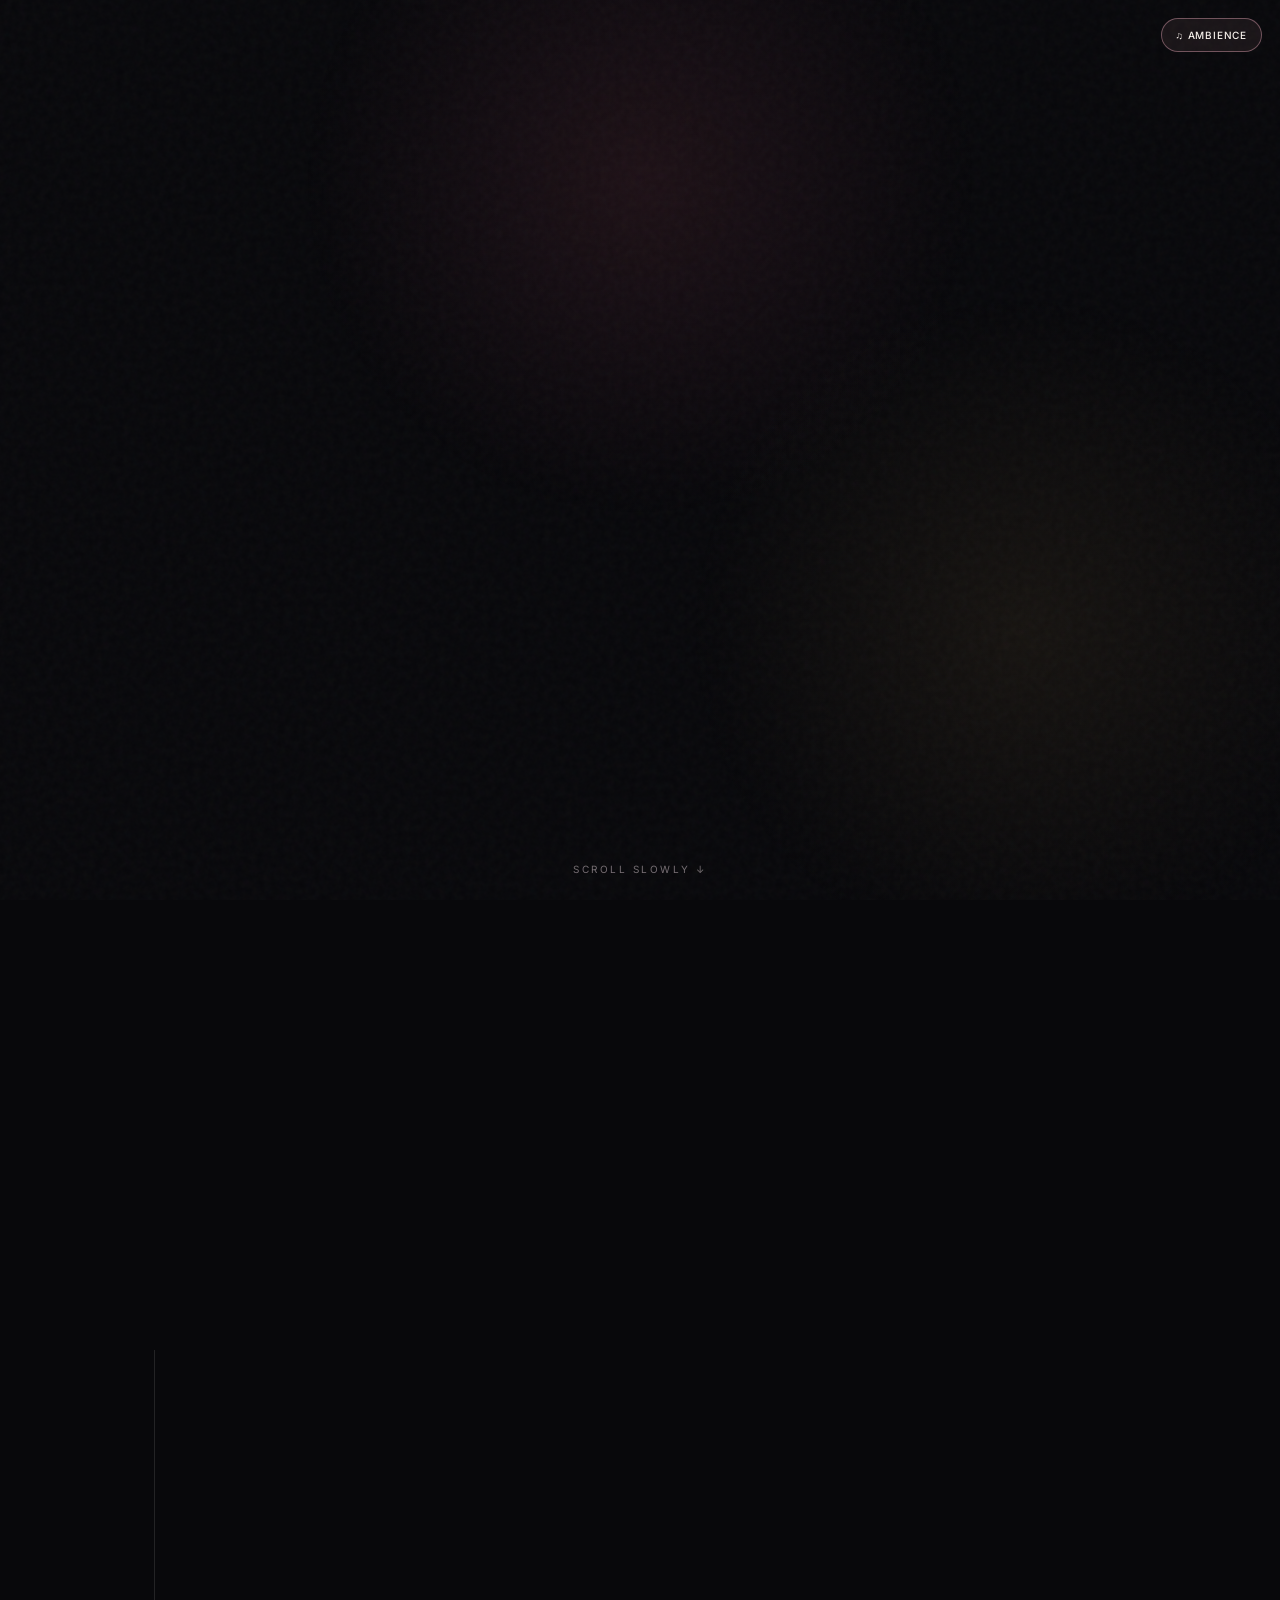
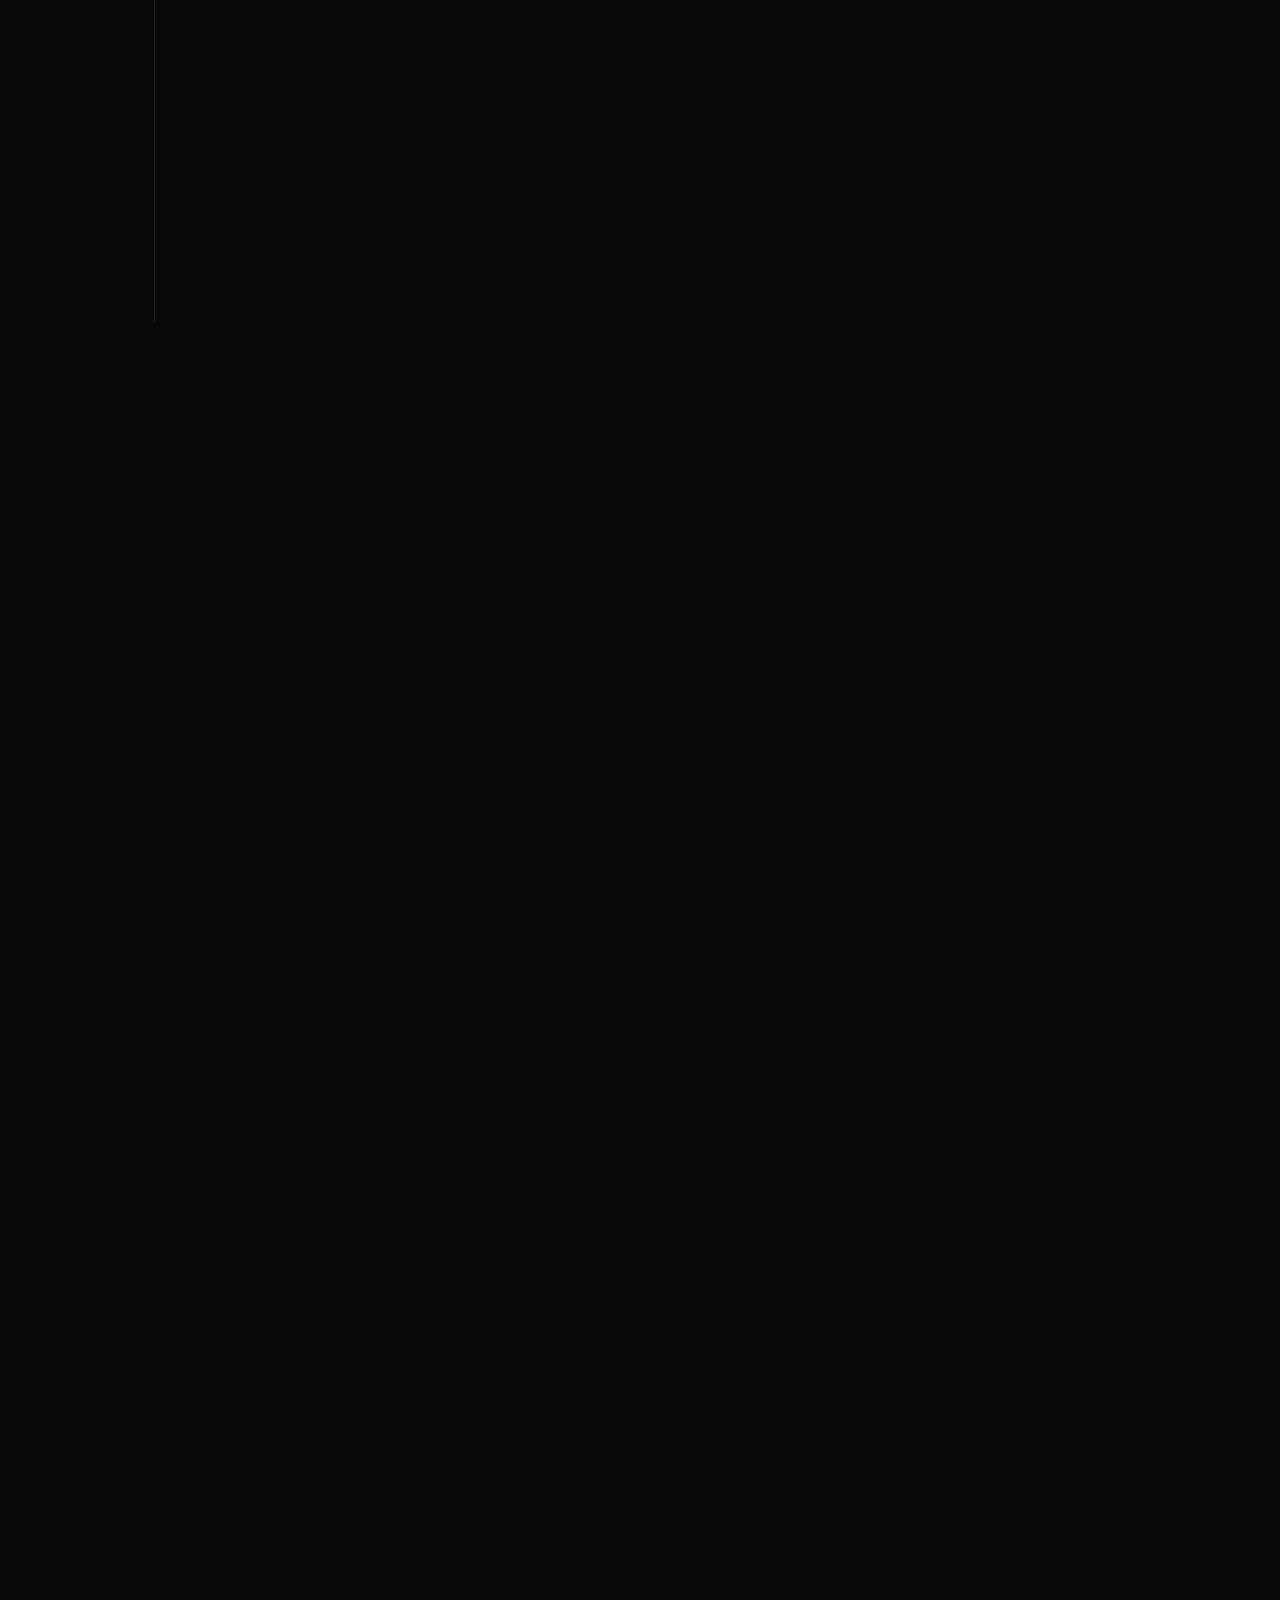
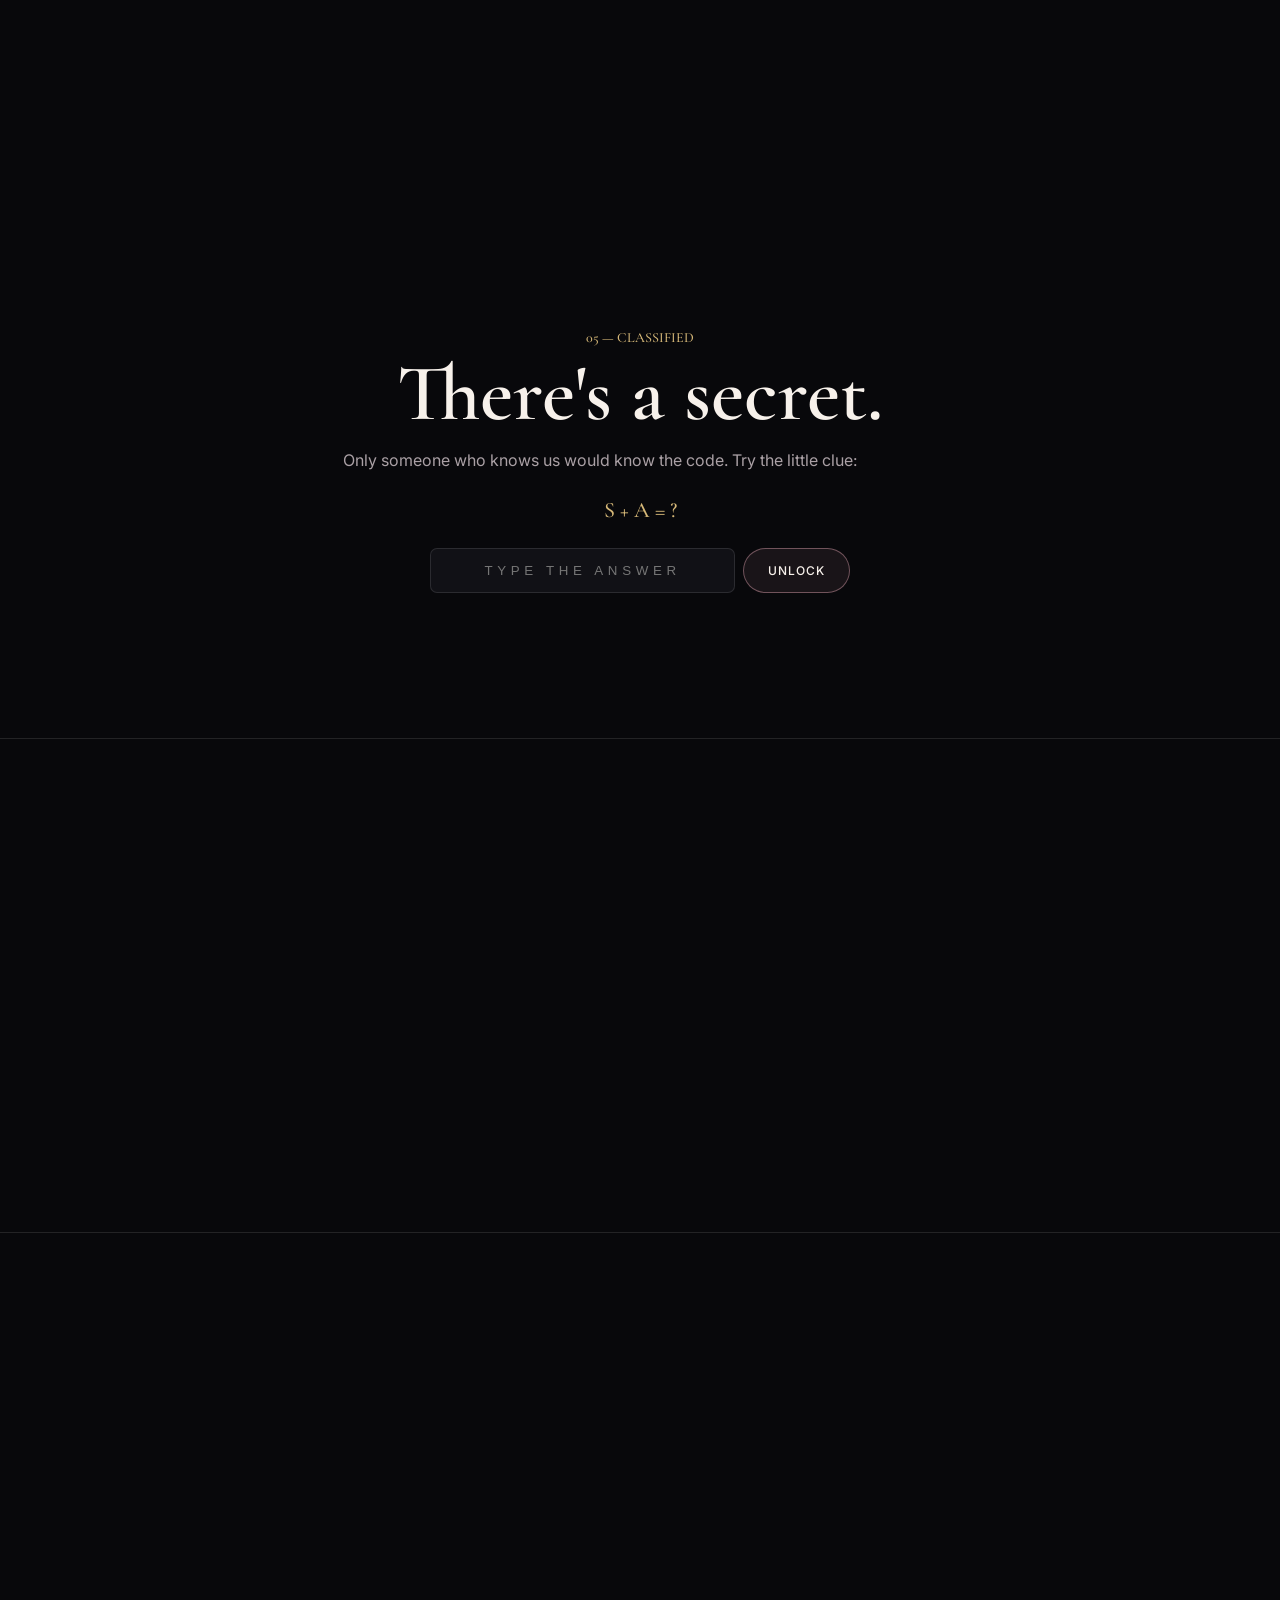
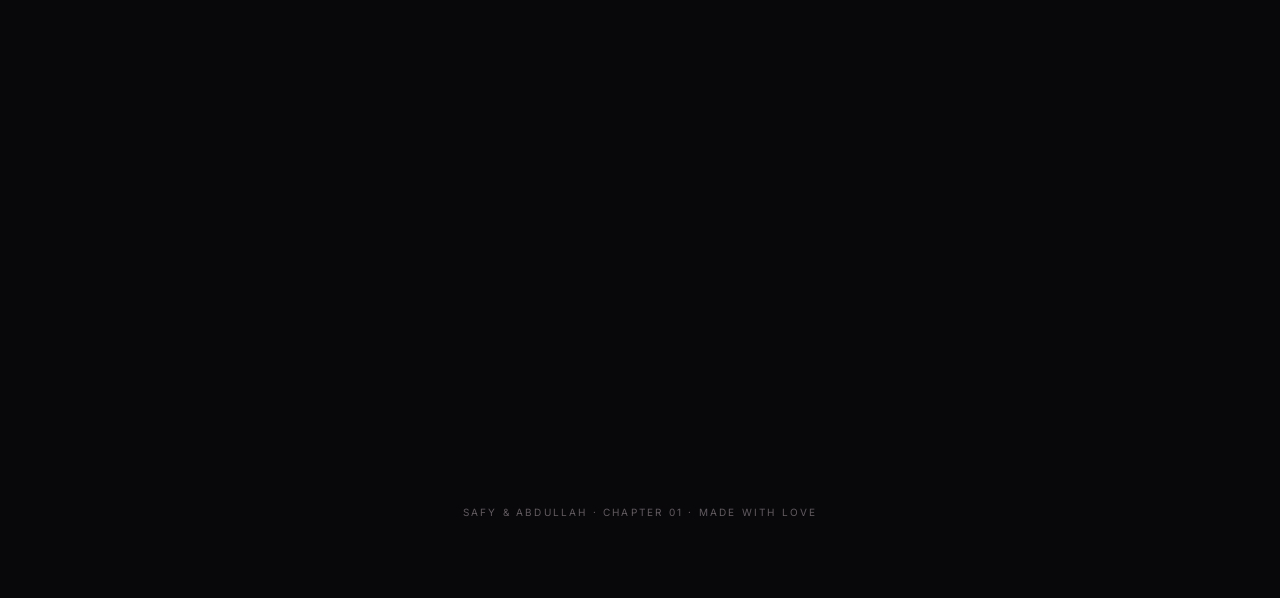
==== index.html @ 42025366 "Create cinematic Safy and Abdullah love story" ====
<!DOCTYPE html>
<html lang="en">
<head>
<meta charset="UTF-8">
<meta name="viewport" content="width=device-width,initial-scale=1,viewport-fit=cover">
<title>Safy & Abdullah — Our Story</title>
<style>
@import url('https://fonts.googleapis.com/css2?family=Cormorant+Garamond:wght@400;500;600;700&family=Inter:wght@400;500;600&display=swap');
:root{--bg:#08080b;--ink:#f7f1eb;--muted:#aaa0a5;--rose:#dca0ae;--gold:#d6b878;--line:rgba(255,255,255,.11)}
*{box-sizing:border-box}html{scroll-behavior:smooth}body{margin:0;background:var(--bg);color:var(--ink);font-family:Inter,sans-serif;overflow-x:hidden}
body:before{content:"";position:fixed;inset:0;pointer-events:none;background:radial-gradient(circle at 50% 20%,rgba(173,76,105,.13),transparent 35%),radial-gradient(circle at 80% 70%,rgba(198,158,83,.08),transparent 28%);z-index:-2}
.noise{position:fixed;inset:0;opacity:.035;pointer-events:none;z-index:10;background-image:url("data:image/svg+xml,%3Csvg viewBox='0 0 160 160' xmlns='http://www.w3.org/2000/svg'%3E%3Cfilter id='n'%3E%3CfeTurbulence type='fractalNoise' baseFrequency='.8' numOctaves='4' stitchTiles='stitch'/%3E%3C/filter%3E%3Crect width='100%25' height='100%25' filter='url(%23n)'/%3E%3C/svg%3E")}
.wrap{width:min(1000px,92%);margin:auto}.screen{min-height:100svh;display:flex;align-items:center;justify-content:center;position:relative;padding:70px 0}.center{text-align:center}.eyebrow{font-size:11px;letter-spacing:.28em;text-transform:uppercase;color:var(--gold);margin-bottom:24px}.title{font:600 clamp(55px,12vw,125px)/.82 "Cormorant Garamond",serif;letter-spacing:-.045em;margin:0}.title em{font-weight:400;color:var(--rose)}.sub{max-width:620px;margin:28px auto;color:var(--muted);font-size:15px;line-height:1.9}.btn{border:1px solid rgba(220,160,174,.45);background:rgba(220,160,174,.08);color:var(--ink);padding:14px 24px;border-radius:999px;font:500 12px Inter;letter-spacing:.08em;text-transform:uppercase;cursor:pointer;transition:.25s}.btn:hover{background:rgba(220,160,174,.18);transform:translateY(-2px)}.scroll{position:absolute;bottom:25px;left:50%;transform:translateX(-50%);font-size:10px;letter-spacing:.25em;color:#756d72;text-transform:uppercase}
.section{padding:120px 0}.section-head{margin-bottom:55px}.section-num{font:500 14px "Cormorant Garamond";color:var(--gold)}h2{font:600 clamp(42px,8vw,80px)/.9 "Cormorant Garamond";margin:12px 0}.lead{color:var(--muted);max-width:570px;line-height:1.8}
.timeline{position:relative;margin-top:35px}.timeline:before{content:"";position:absolute;left:14px;top:0;bottom:0;width:1px;background:var(--line)}.event{position:relative;padding:0 0 58px 55px}.dot{position:absolute;left:8px;top:4px;width:13px;height:13px;border:1px solid var(--rose);border-radius:50%;background:var(--bg);box-shadow:0 0 0 5px rgba(220,160,174,.04)}.event small{color:var(--gold);letter-spacing:.18em;text-transform:uppercase;font-size:10px}.event h3{font:600 32px "Cormorant Garamond";margin:8px 0}.event p{color:var(--muted);line-height:1.8;margin:0;max-width:580px}
.cards{display:grid;grid-template-columns:repeat(2,1fr);gap:14px}.memory{min-height:230px;padding:28px;border:1px solid var(--line);background:linear-gradient(145deg,rgba(255,255,255,.045),rgba(255,255,255,.015));display:flex;flex-direction:column;justify-content:flex-end;position:relative;overflow:hidden;transition:.3s}.memory:hover{transform:translateY(-5px);border-color:rgba(220,160,174,.35)}.memory:after{content:"";position:absolute;inset:auto -20% -70% 25%;height:160px;background:radial-gradient(circle,rgba(220,160,174,.13),transparent 65%)}.memory .tag{font-size:9px;letter-spacing:.2em;color:var(--gold);text-transform:uppercase}.memory h3{font:600 29px "Cormorant Garamond";margin:8px 0 5px}.memory p{color:var(--muted);font-size:12px;line-height:1.6;margin:0;max-width:300px}
.quiz{border:1px solid var(--line);padding:30px;max-width:700px;background:rgba(255,255,255,.025)}.q{font:600 34px "Cormorant Garamond";margin:0 0 22px}.answers{display:grid;gap:10px}.answer{text-align:left;background:transparent;border:1px solid var(--line);color:var(--ink);padding:15px;border-radius:8px;cursor:pointer}.answer:hover{border-color:rgba(220,160,174,.5)}.answer.correct{border-color:var(--gold);background:rgba(214,184,120,.08)}.answer.wrong{opacity:.45}.quiz-result{margin-top:18px;color:var(--rose);min-height:24px;font-size:13px}
.reasons{display:grid;grid-template-columns:repeat(3,1fr);gap:12px}.reason{aspect-ratio:1/1;padding:24px;border:1px solid var(--line);display:flex;align-items:flex-end;background:linear-gradient(160deg,rgba(220,160,174,.06),rgba(255,255,255,.015));transition:.3s}.reason:hover{transform:rotate(-1deg) scale(1.02);border-color:rgba(214,184,120,.4)}.reason span{font:600 26px "Cormorant Garamond"}
.secret{max-width:650px;margin:auto;text-align:center}.lock{font-size:34px;margin-bottom:18px}.code-row{display:flex;gap:8px;max-width:420px;margin:25px auto}.code-row input{flex:1;min-width:0;background:#111116;border:1px solid var(--line);color:white;padding:14px;border-radius:7px;text-align:center;letter-spacing:.35em;text-transform:uppercase}.secret-msg{display:none;font:500 30px/1.25 "Cormorant Garamond";color:var(--rose);margin-top:25px}.secret-msg.show{display:block}
.future{min-height:55vh;border-top:1px solid var(--line);border-bottom:1px solid var(--line);display:flex;align-items:center;justify-content:center;text-align:center}.future p{font:500 clamp(35px,7vw,75px)/1 "Cormorant Garamond";max-width:850px;margin:0}.future span{color:var(--rose)}
.reveal{text-align:center}.art{width:min(700px,100%);margin:40px auto 28px;border:1px solid rgba(220,160,174,.25);padding:8px;background:#111;border-radius:4px;box-shadow:0 25px 80px rgba(0,0,0,.5)}.art img{display:block;width:100%;height:auto}.chapter{font-size:10px;letter-spacing:.3em;color:var(--gold);text-transform:uppercase}.final-line{font:600 clamp(38px,8vw,85px)/.9 "Cormorant Garamond";margin:18px 0}.final-note{color:var(--muted);font-size:13px}.footer{padding:80px 0;text-align:center;color:#615a5f;font-size:10px;letter-spacing:.22em;text-transform:uppercase}
.fade{opacity:0;transform:translateY(25px);transition:1s ease}.fade.on{opacity:1;transform:none}
#music{position:fixed;right:18px;top:18px;z-index:20}.tiny{font-size:10px;padding:10px 14px}.backtop{margin-top:25px}
@media(max-width:650px){.cards,.reasons{grid-template-columns:1fr}.section{padding:90px 0}.memory{min-height:190px}.code-row{flex-direction:column}.code-row input{width:100%}.code-row .btn{width:100%}}
</style>
</head>
<body>
<div class="noise"></div>
<button id="music" class="btn tiny">♫ ambience</button>

<main>
<section class="screen">
  <div class="center wrap fade">
    <div class="eyebrow">A story written in little moments</div>
    <h1 class="title">Safy <em>&</em><br>Abdullah</h1>
    <p class="sub">Some stories don't need a perfect beginning. They just need two people who keep choosing to be part of the next chapter.</p>
    <button class="btn" onclick="go('story')">Enter our story</button>
  </div>
  <div class="scroll">scroll slowly ↓</div>
</section>

<section id="story" class="section">
<div class="wrap">
<div class="section-head fade"><div class="section-num">01 — OUR STORY</div><h2>It started with<br><em>moments.</em></h2><p class="lead">Not every important memory arrives with fireworks. Sometimes it's a conversation, a laugh, a look, or simply the feeling that you want a little more time together.</p></div>
<div class="timeline">
  <div class="event fade"><div class="dot"></div><small>Chapter One</small><h3>The beginning</h3><p>Two people met, talked, and slowly became a little more important to each other than they expected.</p></div>
  <div class="event fade"><div class="dot"></div><small>Chapter Two</small><h3>The little things</h3><p>The inside jokes. The random messages. The conversations that somehow lasted longer than planned.</p></div>
  <div class="event fade"><div class="dot"></div><small>Chapter Three</small><h3>The favorite person</h3><p>Somewhere along the way, “talking to you” became one of those things that could instantly make a day better.</p></div>
</div>
</div>
</section>

<section class="section">
<div class="wrap">
<div class="section-head fade"><div class="section-num">02 — MEMORY CARDS</div><h2>Little things<br>worth keeping.</h2></div>
<div class="cards">
  <div class="memory fade"><span class="tag">Memory 01</span><h3>That one conversation</h3><p>The kind where you look at the time and wonder how it got so late.</p></div>
  <div class="memory fade"><span class="tag">Memory 02</span><h3>The random laugh</h3><p>Nothing special happened. Somehow it still became a favorite moment.</p></div>
  <div class="memory fade"><span class="tag">Memory 03</span><h3>Just being together</h3><p>No big plan. No perfect place. Just us, and that's enough.</p></div>
  <div class="memory fade"><span class="tag">Memory 04</span><h3>More chapters</h3><p>Because the best memories are the ones we haven't made yet.</p></div>
</div>
</div>
</section>

<section class="section">
<div class="wrap">
<div class="section-head fade"><div class="section-num">03 — A LITTLE QUIZ</div><h2>Do you know<br><em>us?</em></h2></div>
<div class="quiz fade">
<p class="q">What's Abdullah's favorite thing about spending time with Safy?</p>
<div class="answers">
<button class="answer" onclick="answer(this,false)">The place we go</button>
<button class="answer" onclick="answer(this,true)">The fact that it's with Safy ❤️</button>
<button class="answer" onclick="answer(this,false)">The food</button>
<button class="answer" onclick="answer(this,false)">Taking pictures</button>
</div>
<div id="quizResult" class="quiz-result"></div>
</div>
</div>
</section>

<section class="section">
<div class="wrap">
<div class="section-head fade"><div class="section-num">04 — THE REASONS</div><h2>A few reasons<br><em>you're special.</em></h2></div>
<div class="reasons">
<div class="reason fade"><span>Because you make ordinary days feel different.</span></div>
<div class="reason fade"><span>Because your laugh stays in my head.</span></div>
<div class="reason fade"><span>Because I can be myself around you.</span></div>
<div class="reason fade"><span>Because talking to you never feels like enough.</span></div>
<div class="reason fade"><span>Because somehow, you became my favorite notification.</span></div>
<div class="reason fade"><span>Because you're simply… you. ❤️</span></div>
</div>
</div>
</section>

<section class="section">
<div class="wrap">
<div class="secret">
<div class="section-num">05 — CLASSIFIED</div>
<h2>There's a secret.</h2>
<p class="lead">Only someone who knows us would know the code. Try the little clue:</p>
<p style="color:var(--gold);font:500 22px 'Cormorant Garamond'">S + A = ?</p>
<div class="code-row"><input id="code" maxlength="12" placeholder="type the answer"><button class="btn" onclick="unlock()">Unlock</button></div>
<div id="secretMsg" class="secret-msg">You found it.<br><br>Safy, you're one of the most beautiful parts of Abdullah's story. ❤️</div>
</div>
</div>
</section>

<section class="future">
<div class="wrap fade">
<div class="eyebrow">06 — OUR NEXT CHAPTER</div>
<p>The best part of our story is that <span>we haven't written it yet.</span></p>
</div>
</section>

<section class="section reveal">
<div class="wrap">
<div class="fade"><div class="chapter">07 — THE FINAL PAGE</div><div class="final-line">And then…<br>there was us.</div><p class="final-note">One picture. One memory. One more chapter to keep.</p></div>
<div class="art fade">
<img src="https://raw.githubusercontent.com/3bdallahgamal/safy-abdullah-date/main/file_00000000fe0882109d2e30af77a25721.png" alt="Safy & Abdullah illustration" onerror="this.style.display='none'">
</div>
<div class="fade">
<p class="sub">Safy, if you reached this page, then you made it all the way through our little story.<br><br>But I hope this isn't the end.<br><strong style="color:var(--ink)">It's just Chapter 01.</strong> ❤️</p>
<div class="eyebrow">— Abdullah</div>
<button class="btn backtop" onclick="window.scrollTo({top:0,behavior:'smooth'})">Read it again ↑</button>
</div>
</div>
</section>
</main>
<div class="footer">Safy & Abdullah · Chapter 01 · Made with love</div>

<script>
function go(id){document.getElementById(id).scrollIntoView({behavior:'smooth'})}
function answer(el,ok){document.querySelectorAll('.answer').forEach(x=>x.disabled=true);el.classList.add(ok?'correct':'wrong');document.getElementById('quizResult').textContent=ok?'Correct. You know the important part. ❤️':'Nice try… but Abdullah's answer is a little more romantic. 👀'}
function unlock(){const v=document.getElementById('code').value.trim().toLowerCase().replace(/\s/g,'');const msg=document.getElementById('secretMsg');if(['safy','safyandabdullah','abdullah','us','love'].includes(v)){msg.classList.add('show');}else{msg.classList.add('show');msg.innerHTML='Close… 👀<br><br>Hint: the answer is <strong>US</strong>. ❤️'}}
const obs=new IntersectionObserver(es=>es.forEach(e=>{if(e.isIntersecting)e.target.classList.add('on')}),{threshold:.12});document.querySelectorAll('.fade').forEach(e=>obs.observe(e));
let audio,playing=false;
document.getElementById('music').onclick=()=>{if(!audio)audio=new (window.AudioContext||window.webkitAudioContext)();if(playing){audio.suspend();playing=false;document.getElementById('music').textContent='♫ ambience';return}audio.resume();playing=true;document.getElementById('music').textContent='Ⅱ ambience';let o=audio.createOscillator(),g=audio.createGain();o.type='sine';o.frequency.value=220;g.gain.value=.012;o.connect(g);g.connect(audio.destination);o.start();window.__osc=o;window.__gain=g};
</script>
</body>
</html>
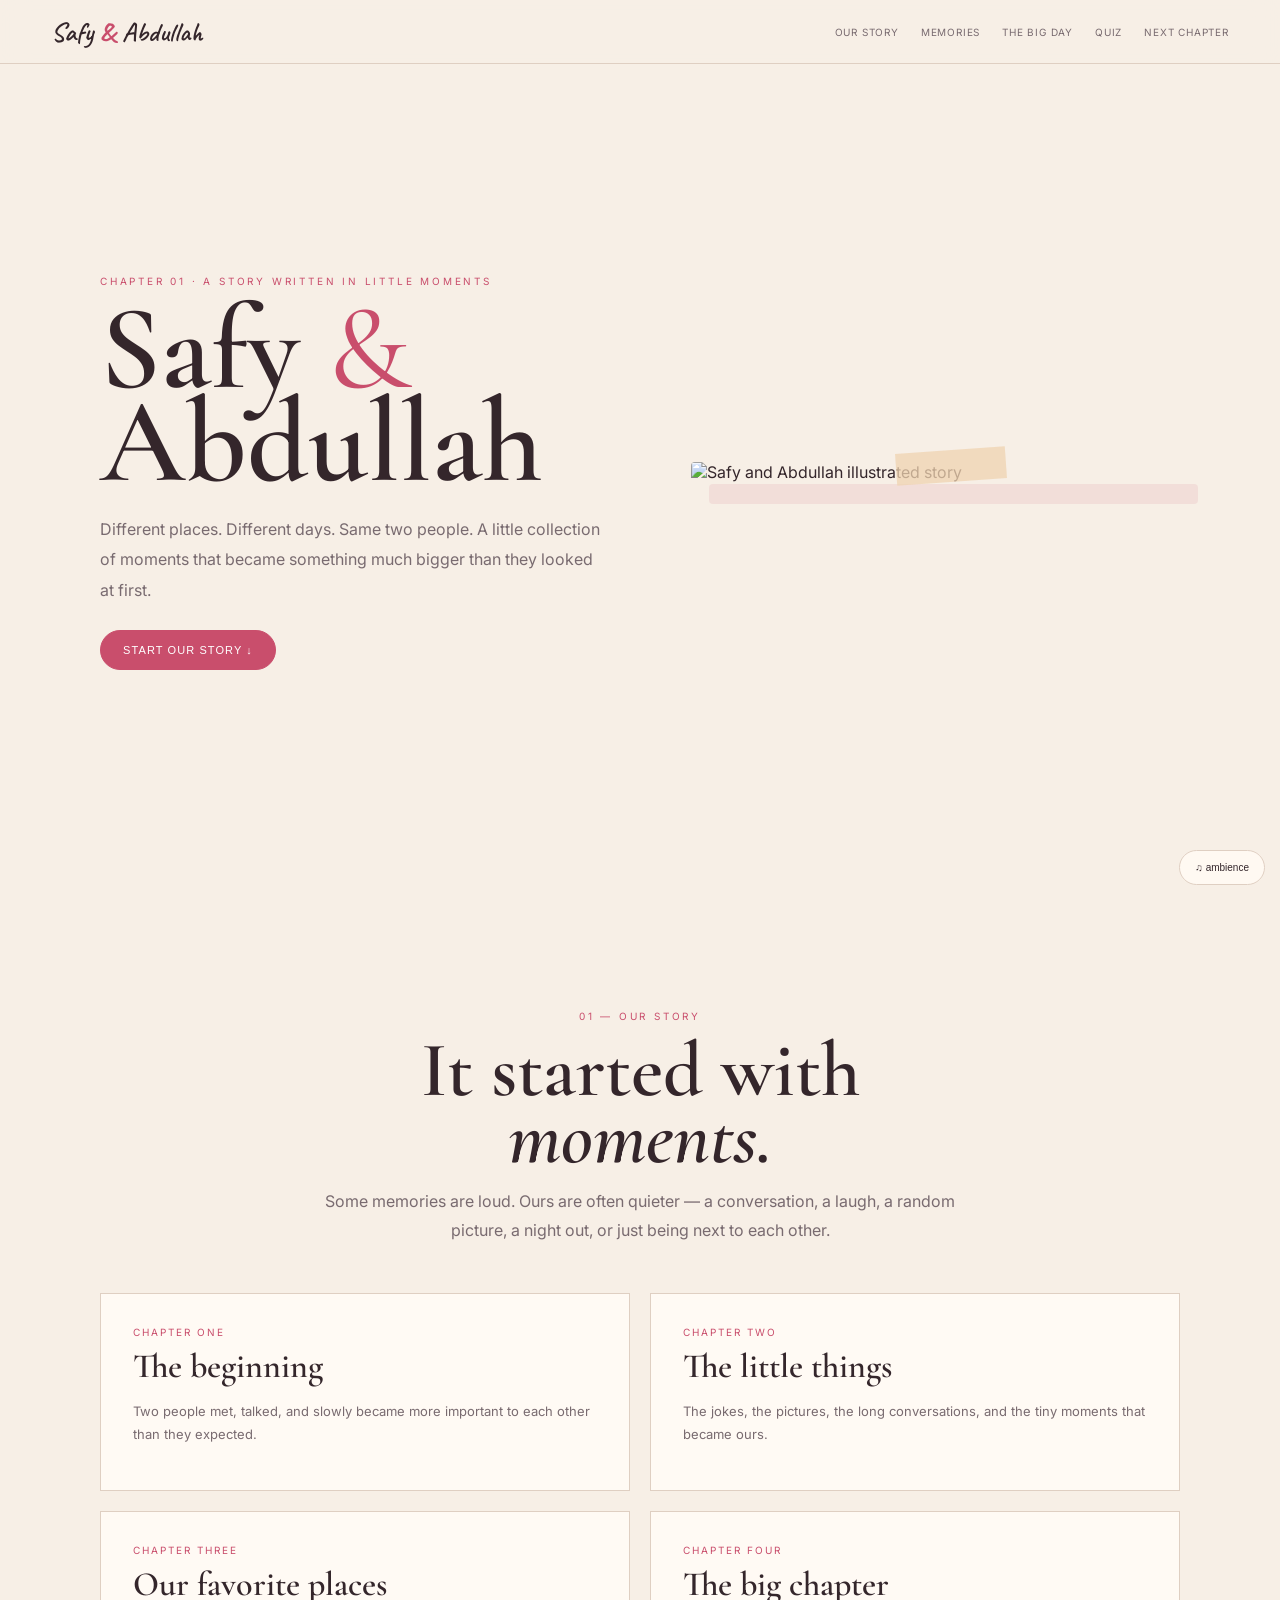
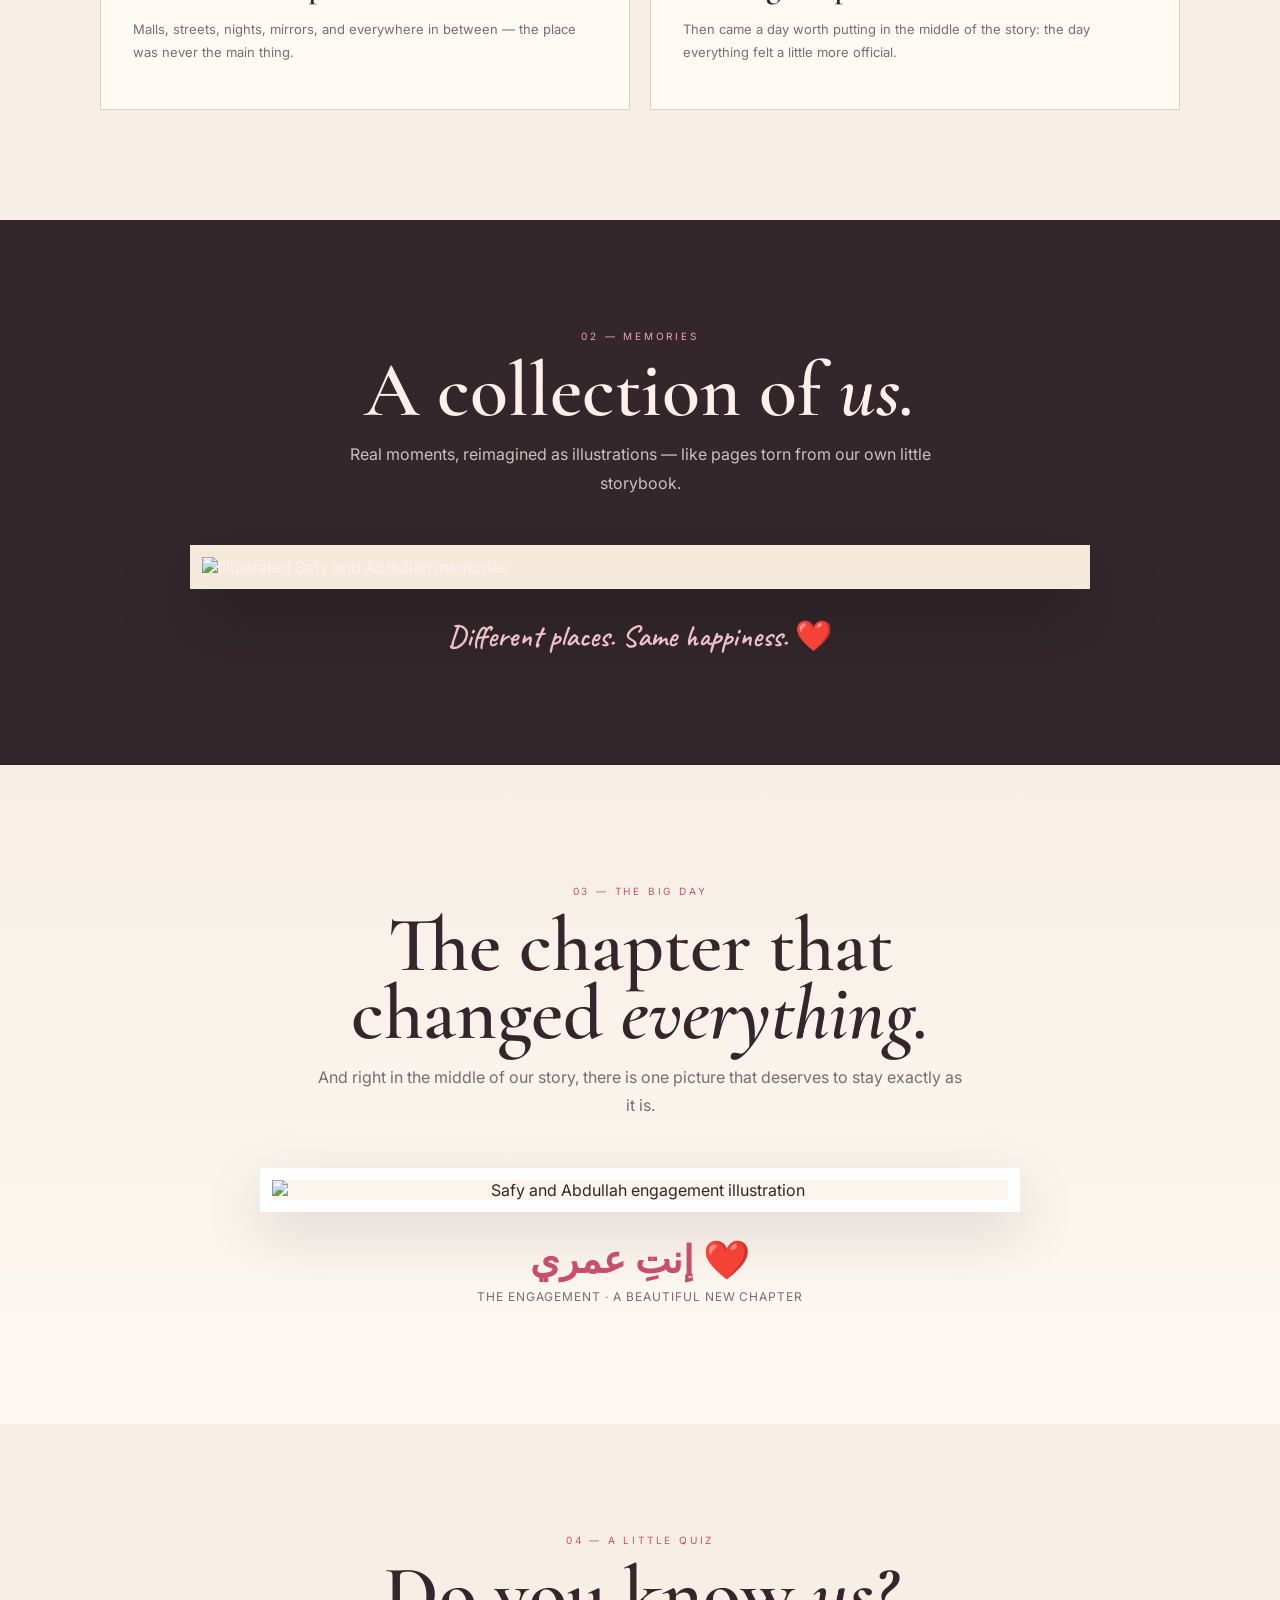
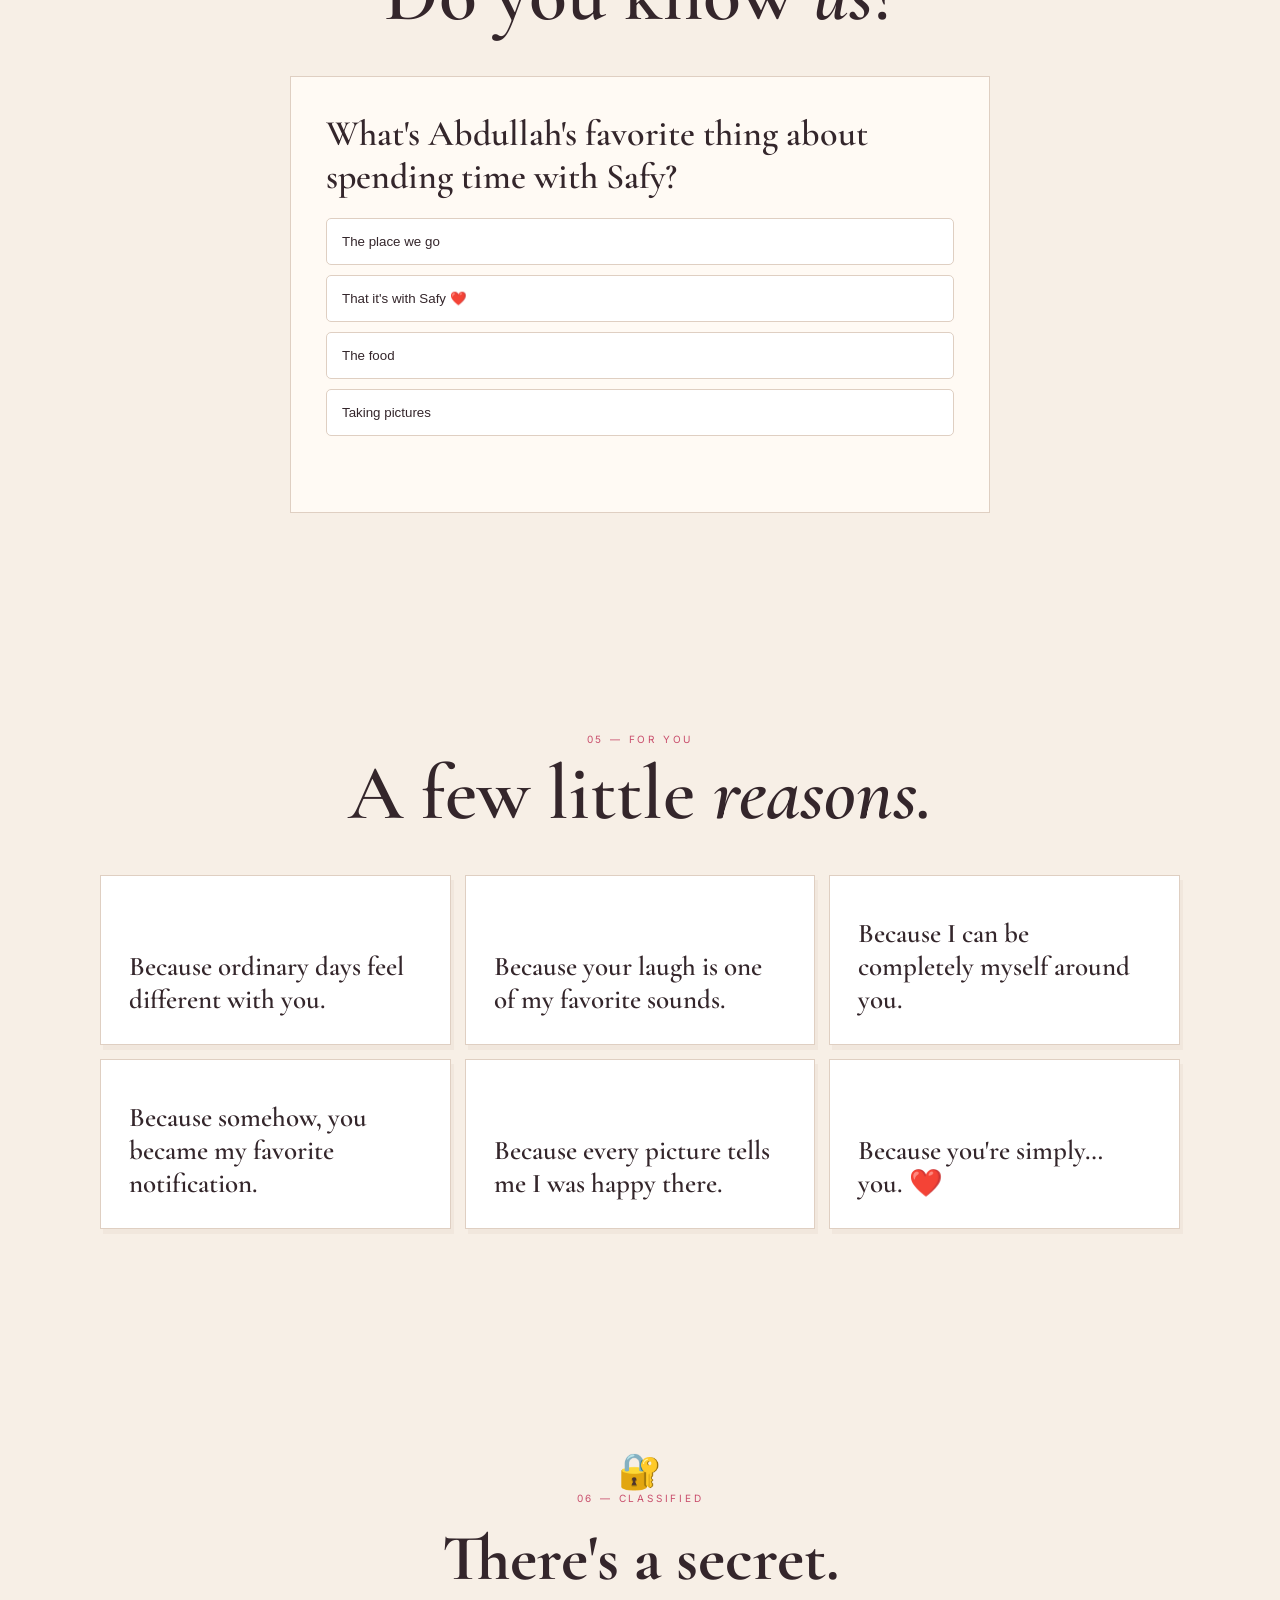
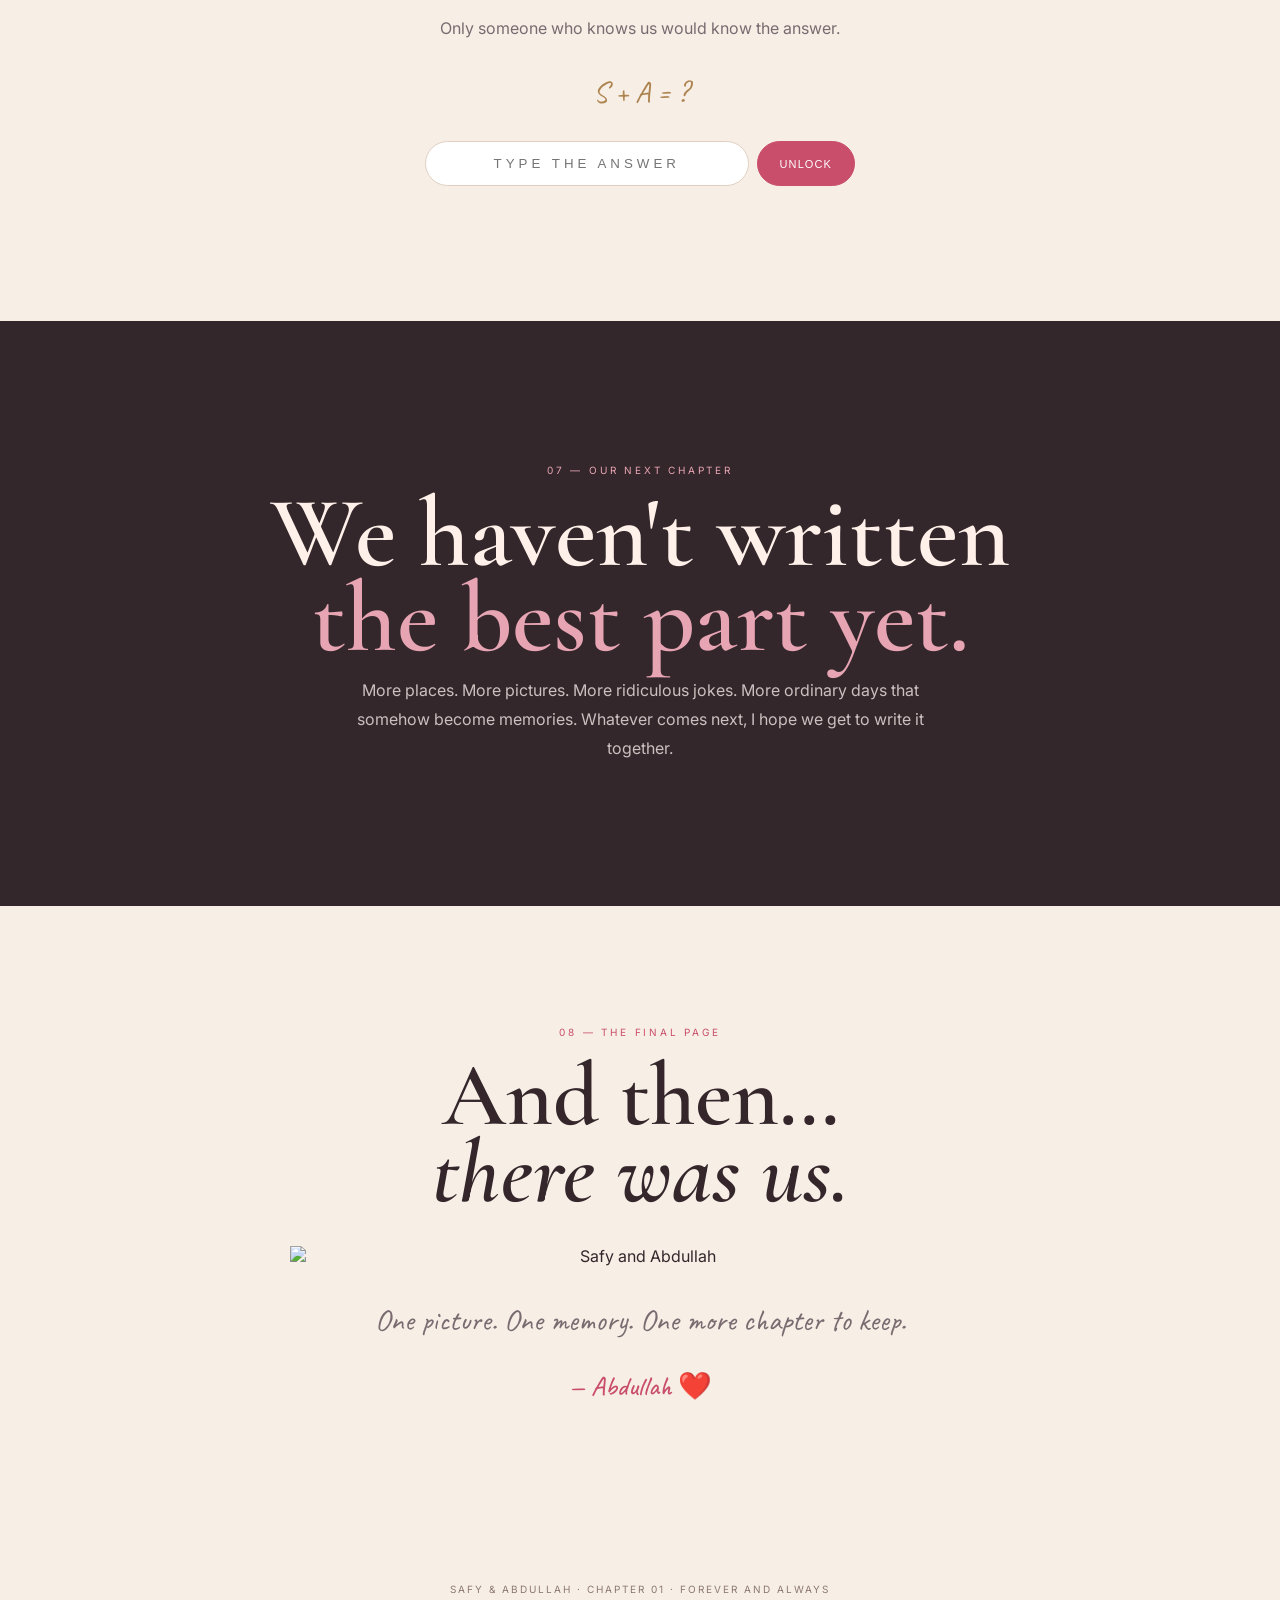
==== commit 1a7c28ea: "Transform love story into illustrated scrapbook experience" ====
--- a/index.html
+++ b/index.html
@@ -4,137 +4,125 @@
 <meta charset="UTF-8">
 <meta name="viewport" content="width=device-width,initial-scale=1,viewport-fit=cover">
 <title>Safy & Abdullah — Our Story</title>
+<link rel="preconnect" href="https://fonts.googleapis.com">
+<link rel="preconnect" href="https://fonts.gstatic.com" crossorigin>
+<link href="https://fonts.googleapis.com/css2?family=Cormorant+Garamond:wght@400;500;600;700&family=Inter:wght@400;500;600&family=Caveat:wght@500;600&display=swap" rel="stylesheet">
 <style>
-@import url('https://fonts.googleapis.com/css2?family=Cormorant+Garamond:wght@400;500;600;700&family=Inter:wght@400;500;600&display=swap');
-:root{--bg:#08080b;--ink:#f7f1eb;--muted:#aaa0a5;--rose:#dca0ae;--gold:#d6b878;--line:rgba(255,255,255,.11)}
-*{box-sizing:border-box}html{scroll-behavior:smooth}body{margin:0;background:var(--bg);color:var(--ink);font-family:Inter,sans-serif;overflow-x:hidden}
-body:before{content:"";position:fixed;inset:0;pointer-events:none;background:radial-gradient(circle at 50% 20%,rgba(173,76,105,.13),transparent 35%),radial-gradient(circle at 80% 70%,rgba(198,158,83,.08),transparent 28%);z-index:-2}
-.noise{position:fixed;inset:0;opacity:.035;pointer-events:none;z-index:10;background-image:url("data:image/svg+xml,%3Csvg viewBox='0 0 160 160' xmlns='http://www.w3.org/2000/svg'%3E%3Cfilter id='n'%3E%3CfeTurbulence type='fractalNoise' baseFrequency='.8' numOctaves='4' stitchTiles='stitch'/%3E%3C/filter%3E%3Crect width='100%25' height='100%25' filter='url(%23n)'/%3E%3C/svg%3E")}
-.wrap{width:min(1000px,92%);margin:auto}.screen{min-height:100svh;display:flex;align-items:center;justify-content:center;position:relative;padding:70px 0}.center{text-align:center}.eyebrow{font-size:11px;letter-spacing:.28em;text-transform:uppercase;color:var(--gold);margin-bottom:24px}.title{font:600 clamp(55px,12vw,125px)/.82 "Cormorant Garamond",serif;letter-spacing:-.045em;margin:0}.title em{font-weight:400;color:var(--rose)}.sub{max-width:620px;margin:28px auto;color:var(--muted);font-size:15px;line-height:1.9}.btn{border:1px solid rgba(220,160,174,.45);background:rgba(220,160,174,.08);color:var(--ink);padding:14px 24px;border-radius:999px;font:500 12px Inter;letter-spacing:.08em;text-transform:uppercase;cursor:pointer;transition:.25s}.btn:hover{background:rgba(220,160,174,.18);transform:translateY(-2px)}.scroll{position:absolute;bottom:25px;left:50%;transform:translateX(-50%);font-size:10px;letter-spacing:.25em;color:#756d72;text-transform:uppercase}
-.section{padding:120px 0}.section-head{margin-bottom:55px}.section-num{font:500 14px "Cormorant Garamond";color:var(--gold)}h2{font:600 clamp(42px,8vw,80px)/.9 "Cormorant Garamond";margin:12px 0}.lead{color:var(--muted);max-width:570px;line-height:1.8}
-.timeline{position:relative;margin-top:35px}.timeline:before{content:"";position:absolute;left:14px;top:0;bottom:0;width:1px;background:var(--line)}.event{position:relative;padding:0 0 58px 55px}.dot{position:absolute;left:8px;top:4px;width:13px;height:13px;border:1px solid var(--rose);border-radius:50%;background:var(--bg);box-shadow:0 0 0 5px rgba(220,160,174,.04)}.event small{color:var(--gold);letter-spacing:.18em;text-transform:uppercase;font-size:10px}.event h3{font:600 32px "Cormorant Garamond";margin:8px 0}.event p{color:var(--muted);line-height:1.8;margin:0;max-width:580px}
-.cards{display:grid;grid-template-columns:repeat(2,1fr);gap:14px}.memory{min-height:230px;padding:28px;border:1px solid var(--line);background:linear-gradient(145deg,rgba(255,255,255,.045),rgba(255,255,255,.015));display:flex;flex-direction:column;justify-content:flex-end;position:relative;overflow:hidden;transition:.3s}.memory:hover{transform:translateY(-5px);border-color:rgba(220,160,174,.35)}.memory:after{content:"";position:absolute;inset:auto -20% -70% 25%;height:160px;background:radial-gradient(circle,rgba(220,160,174,.13),transparent 65%)}.memory .tag{font-size:9px;letter-spacing:.2em;color:var(--gold);text-transform:uppercase}.memory h3{font:600 29px "Cormorant Garamond";margin:8px 0 5px}.memory p{color:var(--muted);font-size:12px;line-height:1.6;margin:0;max-width:300px}
-.quiz{border:1px solid var(--line);padding:30px;max-width:700px;background:rgba(255,255,255,.025)}.q{font:600 34px "Cormorant Garamond";margin:0 0 22px}.answers{display:grid;gap:10px}.answer{text-align:left;background:transparent;border:1px solid var(--line);color:var(--ink);padding:15px;border-radius:8px;cursor:pointer}.answer:hover{border-color:rgba(220,160,174,.5)}.answer.correct{border-color:var(--gold);background:rgba(214,184,120,.08)}.answer.wrong{opacity:.45}.quiz-result{margin-top:18px;color:var(--rose);min-height:24px;font-size:13px}
-.reasons{display:grid;grid-template-columns:repeat(3,1fr);gap:12px}.reason{aspect-ratio:1/1;padding:24px;border:1px solid var(--line);display:flex;align-items:flex-end;background:linear-gradient(160deg,rgba(220,160,174,.06),rgba(255,255,255,.015));transition:.3s}.reason:hover{transform:rotate(-1deg) scale(1.02);border-color:rgba(214,184,120,.4)}.reason span{font:600 26px "Cormorant Garamond"}
-.secret{max-width:650px;margin:auto;text-align:center}.lock{font-size:34px;margin-bottom:18px}.code-row{display:flex;gap:8px;max-width:420px;margin:25px auto}.code-row input{flex:1;min-width:0;background:#111116;border:1px solid var(--line);color:white;padding:14px;border-radius:7px;text-align:center;letter-spacing:.35em;text-transform:uppercase}.secret-msg{display:none;font:500 30px/1.25 "Cormorant Garamond";color:var(--rose);margin-top:25px}.secret-msg.show{display:block}
-.future{min-height:55vh;border-top:1px solid var(--line);border-bottom:1px solid var(--line);display:flex;align-items:center;justify-content:center;text-align:center}.future p{font:500 clamp(35px,7vw,75px)/1 "Cormorant Garamond";max-width:850px;margin:0}.future span{color:var(--rose)}
-.reveal{text-align:center}.art{width:min(700px,100%);margin:40px auto 28px;border:1px solid rgba(220,160,174,.25);padding:8px;background:#111;border-radius:4px;box-shadow:0 25px 80px rgba(0,0,0,.5)}.art img{display:block;width:100%;height:auto}.chapter{font-size:10px;letter-spacing:.3em;color:var(--gold);text-transform:uppercase}.final-line{font:600 clamp(38px,8vw,85px)/.9 "Cormorant Garamond";margin:18px 0}.final-note{color:var(--muted);font-size:13px}.footer{padding:80px 0;text-align:center;color:#615a5f;font-size:10px;letter-spacing:.22em;text-transform:uppercase}
-.fade{opacity:0;transform:translateY(25px);transition:1s ease}.fade.on{opacity:1;transform:none}
-#music{position:fixed;right:18px;top:18px;z-index:20}.tiny{font-size:10px;padding:10px 14px}.backtop{margin-top:25px}
-@media(max-width:650px){.cards,.reasons{grid-template-columns:1fr}.section{padding:90px 0}.memory{min-height:190px}.code-row{flex-direction:column}.code-row input{width:100%}.code-row .btn{width:100%}}
+:root{--paper:#f7efe6;--paper2:#fffaf4;--ink:#34262b;--muted:#796b70;--rose:#c94e6c;--rose2:#e9a5b4;--gold:#ad8450;--line:#dfcfc2}
+*{box-sizing:border-box}html{scroll-behavior:smooth}body{margin:0;background:var(--paper);color:var(--ink);font-family:Inter,sans-serif;overflow-x:hidden}
+body:before{content:"";position:fixed;inset:0;pointer-events:none;opacity:.22;background-image:radial-gradient(#b9967a 0.6px,transparent .7px);background-size:8px 8px;z-index:-1}
+a{text-decoration:none;color:inherit}.wrap{width:min(1080px,92%);margin:auto}.serif{font-family:"Cormorant Garamond",serif}.script{font-family:Caveat,cursive}
+nav{position:fixed;top:0;left:0;right:0;height:64px;background:rgba(247,239,230,.9);backdrop-filter:blur(14px);border-bottom:1px solid var(--line);z-index:20;display:flex;align-items:center;justify-content:space-between;padding:0 4%}
+.brand{font:600 27px Caveat;color:var(--ink)}.brand b{color:var(--rose)}.navlinks{display:flex;gap:22px;font-size:10px;letter-spacing:.08em;text-transform:uppercase;color:var(--muted)}.navlinks a:hover{color:var(--rose)}
+.hero{min-height:100svh;padding:100px 0 55px;display:grid;align-items:center}.hero-grid{display:grid;grid-template-columns:1.05fr .95fr;gap:50px;align-items:center}.eyebrow{font-size:10px;letter-spacing:.28em;text-transform:uppercase;color:var(--rose);margin-bottom:15px}.hero h1{font:600 clamp(65px,10vw,120px)/.78 "Cormorant Garamond";margin:0}.hero h1 span{color:var(--rose);font-weight:400}.hero p{color:var(--muted);line-height:1.9;max-width:510px;margin:25px 0}.btn{border:1px solid var(--rose);background:var(--rose);color:white;border-radius:999px;padding:13px 22px;font-size:11px;letter-spacing:.1em;text-transform:uppercase;cursor:pointer}.btn.alt{background:transparent;color:var(--rose)}
+.hero-art{position:relative}.hero-art img{width:100%;display:block;border-radius:4px;box-shadow:18px 22px 0 rgba(201,78,108,.1)}.tape{position:absolute;width:110px;height:32px;background:rgba(239,211,176,.75);top:-12px;left:42%;transform:rotate(-4deg)}
+.section{padding:110px 0}.center{text-align:center}.section-head{max-width:650px;margin:0 auto 48px}.section-head h2{font:600 clamp(45px,7vw,78px)/.86 "Cormorant Garamond";margin:8px 0}.section-head p{color:var(--muted);line-height:1.8}
+.storyline{display:grid;grid-template-columns:1fr 1fr;gap:20px}.chapter{padding:32px;background:var(--paper2);border:1px solid var(--line);position:relative}.chapter:nth-child(even){transform:translateY(28px)}.chapter .num{color:var(--rose);font-size:10px;letter-spacing:.2em}.chapter h3{font:600 34px "Cormorant Garamond";margin:8px 0}.chapter p{color:var(--muted);line-height:1.75;font-size:13px}
+.gallery{background:#33272b;color:#fff1ea;padding:110px 0}.gallery .section-head p{color:#cdbfc0}.collage{width:min(900px,100%);margin:auto;padding:12px;background:#f5e9dc;box-shadow:0 30px 70px rgba(0,0,0,.25)}.collage img{display:block;width:100%;height:auto}.caption{font:600 30px Caveat;text-align:center;color:#f0c1ca;margin:28px 0 0}
+.engagement{padding:120px 0;background:linear-gradient(180deg,#f7efe6,#fdf8f2)}.engagement-card{max-width:760px;margin:auto;text-align:center}.engagement-card img{width:100%;display:block;border:12px solid #fff;box-shadow:0 20px 60px rgba(65,40,35,.16)}.engagement-note{font:600 38px Caveat;margin:25px 0 5px;color:var(--rose)}.engagement-sub{color:var(--muted);font-size:12px;letter-spacing:.08em}
+.quiz{max-width:700px;margin:auto;background:var(--paper2);border:1px solid var(--line);padding:35px}.quiz h3{font:600 36px "Cormorant Garamond";margin:0 0 20px}.answers{display:grid;gap:10px}.answer{background:white;border:1px solid var(--line);padding:15px;text-align:left;color:var(--ink);cursor:pointer;border-radius:5px}.answer.correct{border-color:var(--rose);background:#fff0f3}.answer.wrong{opacity:.5}.result{color:var(--rose);min-height:25px;margin-top:16px;font:500 20px Caveat}
+.reasons{display:grid;grid-template-columns:repeat(3,1fr);gap:14px}.reason{background:#fff;border:1px solid var(--line);padding:28px;min-height:170px;display:flex;align-items:flex-end;box-shadow:3px 5px 0 rgba(180,140,110,.08);transform:rotate(var(--r));transition:.25s}.reason:hover{transform:rotate(0) translateY(-5px)}.reason span{font:600 27px "Cormorant Garamond"}
+.secret{text-align:center;max-width:650px;margin:auto}.secret .lock{font-size:35px}.code{display:flex;max-width:430px;margin:25px auto;gap:8px}.code input{flex:1;border:1px solid var(--line);padding:14px;background:white;text-align:center;text-transform:uppercase;letter-spacing:.3em;border-radius:999px}.secret-msg{display:none;font:500 31px/1.25 Caveat;color:var(--rose)}.secret-msg.show{display:block}
+.next{background:#33272b;color:#fff1ea;min-height:65vh;display:flex;align-items:center;text-align:center}.next h2{font:600 clamp(50px,9vw,100px)/.85 "Cormorant Garamond";margin:15px 0}.next h2 span{color:#e7a4b3}.next p{color:#cdbfc0;max-width:600px;margin:auto;line-height:1.8}
+.final{text-align:center;padding:120px 0}.final-art{max-width:700px;margin:35px auto}.final-art img{width:100%;display:block}.final h2{font:600 clamp(48px,8vw,90px)/.85 "Cormorant Garamond";margin:20px 0}.signature{font:500 27px Caveat;color:var(--rose)}footer{text-align:center;padding:60px 0 90px;color:#8c7774;font-size:10px;letter-spacing:.2em;text-transform:uppercase}
+.fade{opacity:0;transform:translateY(24px);transition:.8s ease}.fade.on{opacity:1;transform:none}
+#music{position:fixed;right:15px;bottom:15px;z-index:25;border:1px solid var(--line);background:rgba(255,250,244,.92);color:var(--ink);padding:11px 15px;border-radius:999px;font-size:10px}
+@media(max-width:760px){.navlinks{display:none}.hero-grid{grid-template-columns:1fr;gap:30px}.hero{padding-top:100px}.storyline{grid-template-columns:1fr}.chapter:nth-child(even){transform:none}.reasons{grid-template-columns:1fr}.reason{min-height:140px}.section{padding:85px 0}.engagement{padding:85px 0}}
 </style>
 </head>
 <body>
-<div class="noise"></div>
-<button id="music" class="btn tiny">♫ ambience</button>
+<nav><div class="brand">Safy <b>&</b> Abdullah</div><div class="navlinks"><a href="#story">Our Story</a><a href="#memories">Memories</a><a href="#engagement">The Big Day</a><a href="#quiz">Quiz</a><a href="#next">Next Chapter</a></div></nav>
 
-<main>
-<section class="screen">
-  <div class="center wrap fade">
-    <div class="eyebrow">A story written in little moments</div>
-    <h1 class="title">Safy <em>&</em><br>Abdullah</h1>
-    <p class="sub">Some stories don't need a perfect beginning. They just need two people who keep choosing to be part of the next chapter.</p>
-    <button class="btn" onclick="go('story')">Enter our story</button>
-  </div>
-  <div class="scroll">scroll slowly ↓</div>
-</section>
+<header class="hero">
+<div class="wrap hero-grid">
+<div class="fade"><div class="eyebrow">Chapter 01 · A story written in little moments</div><h1>Safy <span>&</span><br>Abdullah</h1><p>Different places. Different days. Same two people. A little collection of moments that became something much bigger than they looked at first.</p><button class="btn" onclick="go('story')">Start our story ↓</button></div>
+<div class="hero-art fade"><div class="tape"></div><img src="https://raw.githubusercontent.com/3bdallahgamal/safy-abdullah-love-story/main/file_000000003e58820a8892ceb4188ff6ce.png" alt="Safy and Abdullah illustrated story"></div>
+</div>
+</header>
 
 <section id="story" class="section">
 <div class="wrap">
-<div class="section-head fade"><div class="section-num">01 — OUR STORY</div><h2>It started with<br><em>moments.</em></h2><p class="lead">Not every important memory arrives with fireworks. Sometimes it's a conversation, a laugh, a look, or simply the feeling that you want a little more time together.</p></div>
-<div class="timeline">
-  <div class="event fade"><div class="dot"></div><small>Chapter One</small><h3>The beginning</h3><p>Two people met, talked, and slowly became a little more important to each other than they expected.</p></div>
-  <div class="event fade"><div class="dot"></div><small>Chapter Two</small><h3>The little things</h3><p>The inside jokes. The random messages. The conversations that somehow lasted longer than planned.</p></div>
-  <div class="event fade"><div class="dot"></div><small>Chapter Three</small><h3>The favorite person</h3><p>Somewhere along the way, “talking to you” became one of those things that could instantly make a day better.</p></div>
+<div class="section-head center fade"><div class="eyebrow">01 — Our Story</div><h2 class="serif">It started with <i>moments.</i></h2><p>Some memories are loud. Ours are often quieter — a conversation, a laugh, a random picture, a night out, or just being next to each other.</p></div>
+<div class="storyline">
+<div class="chapter fade"><div class="num">CHAPTER ONE</div><h3>The beginning</h3><p>Two people met, talked, and slowly became more important to each other than they expected.</p></div>
+<div class="chapter fade"><div class="num">CHAPTER TWO</div><h3>The little things</h3><p>The jokes, the pictures, the long conversations, and the tiny moments that became ours.</p></div>
+<div class="chapter fade"><div class="num">CHAPTER THREE</div><h3>Our favorite places</h3><p>Malls, streets, nights, mirrors, and everywhere in between — the place was never the main thing.</p></div>
+<div class="chapter fade"><div class="num">CHAPTER FOUR</div><h3>The big chapter</h3><p>Then came a day worth putting in the middle of the story: the day everything felt a little more official.</p></div>
+</div>
+</div>
+</section>
+
+<section id="memories" class="gallery">
+<div class="wrap">
+<div class="section-head center fade"><div class="eyebrow" style="color:#e9a5b4">02 — Memories</div><h2 class="serif">A collection of <i>us.</i></h2><p>Real moments, reimagined as illustrations — like pages torn from our own little storybook.</p></div>
+<div class="collage fade"><img src="https://raw.githubusercontent.com/3bdallahgamal/safy-abdullah-love-story/main/file_000000003e58820a8892ceb4188ff6ce.png" alt="Illustrated Safy and Abdullah memories"></div>
+<div class="caption fade">Different places. Same happiness. ❤️</div>
+</div>
+</section>
+
+<section id="engagement" class="engagement">
+<div class="wrap">
+<div class="section-head center fade"><div class="eyebrow">03 — The Big Day</div><h2 class="serif">The chapter that changed <i>everything.</i></h2><p>And right in the middle of our story, there is one picture that deserves to stay exactly as it is.</p></div>
+<div class="engagement-card fade">
+<img src="https://raw.githubusercontent.com/3bdallahgamal/safy-abdullah-date/main/file_00000000fe0882109d2e30af77a25721.png" alt="Safy and Abdullah engagement illustration">
+<div class="engagement-note">إنتِ عمري ❤️</div>
+<div class="engagement-sub">THE ENGAGEMENT · A BEAUTIFUL NEW CHAPTER</div>
+</div>
+</div>
+</section>
+
+<section id="quiz" class="section">
+<div class="wrap">
+<div class="section-head center fade"><div class="eyebrow">04 — A Little Quiz</div><h2 class="serif">Do you know <i>us?</i></h2></div>
+<div class="quiz fade"><h3>What's Abdullah's favorite thing about spending time with Safy?</h3><div class="answers">
+<button class="answer" onclick="answer(this,false)">The place we go</button>
+<button class="answer" onclick="answer(this,true)">That it's with Safy ❤️</button>
+<button class="answer" onclick="answer(this,false)">The food</button>
+<button class="answer" onclick="answer(this,false)">Taking pictures</button></div><div id="result" class="result"></div></div>
+</div>
+</section>
+
+<section class="section">
+<div class="wrap">
+<div class="section-head center fade"><div class="eyebrow">05 — For You</div><h2 class="serif">A few little <i>reasons.</i></h2></div>
+<div class="reasons">
+<div class="reason fade" style="--r:-1.5deg"><span>Because ordinary days feel different with you.</span></div>
+<div class="reason fade" style="--r:1deg"><span>Because your laugh is one of my favorite sounds.</span></div>
+<div class="reason fade" style="--r:-.5deg"><span>Because I can be completely myself around you.</span></div>
+<div class="reason fade" style="--r:1.7deg"><span>Because somehow, you became my favorite notification.</span></div>
+<div class="reason fade" style="--r:-1deg"><span>Because every picture tells me I was happy there.</span></div>
+<div class="reason fade" style="--r:.7deg"><span>Because you're simply… you. ❤️</span></div>
 </div>
 </div>
 </section>
 
 <section class="section">
 <div class="wrap">
-<div class="section-head fade"><div class="section-num">02 — MEMORY CARDS</div><h2>Little things<br>worth keeping.</h2></div>
-<div class="cards">
-  <div class="memory fade"><span class="tag">Memory 01</span><h3>That one conversation</h3><p>The kind where you look at the time and wonder how it got so late.</p></div>
-  <div class="memory fade"><span class="tag">Memory 02</span><h3>The random laugh</h3><p>Nothing special happened. Somehow it still became a favorite moment.</p></div>
-  <div class="memory fade"><span class="tag">Memory 03</span><h3>Just being together</h3><p>No big plan. No perfect place. Just us, and that's enough.</p></div>
-  <div class="memory fade"><span class="tag">Memory 04</span><h3>More chapters</h3><p>Because the best memories are the ones we haven't made yet.</p></div>
-</div>
+<div class="secret fade"><div class="lock">🔐</div><div class="eyebrow">06 — Classified</div><h2 class="serif" style="font-size:65px;margin:8px 0">There's a secret.</h2><p style="color:var(--muted);line-height:1.8">Only someone who knows us would know the answer.</p><p class="script" style="font-size:30px;color:var(--gold)">S + A = ?</p><div class="code"><input id="code" maxlength="15" placeholder="type the answer"><button class="btn" onclick="unlock()">Unlock</button></div><div id="secretMsg" class="secret-msg">You found it. ❤️<br>Safy, you're one of the most beautiful parts of Abdullah's story.</div></div>
 </div>
 </section>
 
-<section class="section">
+<section id="next" class="next">
+<div class="wrap fade"><div class="eyebrow" style="color:#e9a5b4">07 — Our Next Chapter</div><h2>We haven't written<br><span>the best part yet.</span></h2><p>More places. More pictures. More ridiculous jokes. More ordinary days that somehow become memories. Whatever comes next, I hope we get to write it together.</p></div>
+</section>
+
+<section class="final">
 <div class="wrap">
-<div class="section-head fade"><div class="section-num">03 — A LITTLE QUIZ</div><h2>Do you know<br><em>us?</em></h2></div>
-<div class="quiz fade">
-<p class="q">What's Abdullah's favorite thing about spending time with Safy?</p>
-<div class="answers">
-<button class="answer" onclick="answer(this,false)">The place we go</button>
-<button class="answer" onclick="answer(this,true)">The fact that it's with Safy ❤️</button>
-<button class="answer" onclick="answer(this,false)">The food</button>
-<button class="answer" onclick="answer(this,false)">Taking pictures</button>
-</div>
-<div id="quizResult" class="quiz-result"></div>
-</div>
+<div class="eyebrow fade">08 — The Final Page</div><h2 class="fade">And then…<br><i>there was us.</i></h2>
+<div class="final-art fade"><img src="https://raw.githubusercontent.com/3bdallahgamal/safy-abdullah-date/main/file_00000000fe0882109d2e30af77a25721.png" alt="Safy and Abdullah"></div>
+<p class="script fade" style="font-size:30px;color:var(--muted)">One picture. One memory. One more chapter to keep.</p>
+<div class="signature fade">— Abdullah ❤️</div>
 </div>
 </section>
-
-<section class="section">
-<div class="wrap">
-<div class="section-head fade"><div class="section-num">04 — THE REASONS</div><h2>A few reasons<br><em>you're special.</em></h2></div>
-<div class="reasons">
-<div class="reason fade"><span>Because you make ordinary days feel different.</span></div>
-<div class="reason fade"><span>Because your laugh stays in my head.</span></div>
-<div class="reason fade"><span>Because I can be myself around you.</span></div>
-<div class="reason fade"><span>Because talking to you never feels like enough.</span></div>
-<div class="reason fade"><span>Because somehow, you became my favorite notification.</span></div>
-<div class="reason fade"><span>Because you're simply… you. ❤️</span></div>
-</div>
-</div>
-</section>
-
-<section class="section">
-<div class="wrap">
-<div class="secret">
-<div class="section-num">05 — CLASSIFIED</div>
-<h2>There's a secret.</h2>
-<p class="lead">Only someone who knows us would know the code. Try the little clue:</p>
-<p style="color:var(--gold);font:500 22px 'Cormorant Garamond'">S + A = ?</p>
-<div class="code-row"><input id="code" maxlength="12" placeholder="type the answer"><button class="btn" onclick="unlock()">Unlock</button></div>
-<div id="secretMsg" class="secret-msg">You found it.<br><br>Safy, you're one of the most beautiful parts of Abdullah's story. ❤️</div>
-</div>
-</div>
-</section>
-
-<section class="future">
-<div class="wrap fade">
-<div class="eyebrow">06 — OUR NEXT CHAPTER</div>
-<p>The best part of our story is that <span>we haven't written it yet.</span></p>
-</div>
-</section>
-
-<section class="section reveal">
-<div class="wrap">
-<div class="fade"><div class="chapter">07 — THE FINAL PAGE</div><div class="final-line">And then…<br>there was us.</div><p class="final-note">One picture. One memory. One more chapter to keep.</p></div>
-<div class="art fade">
-<img src="https://raw.githubusercontent.com/3bdallahgamal/safy-abdullah-date/main/file_00000000fe0882109d2e30af77a25721.png" alt="Safy & Abdullah illustration" onerror="this.style.display='none'">
-</div>
-<div class="fade">
-<p class="sub">Safy, if you reached this page, then you made it all the way through our little story.<br><br>But I hope this isn't the end.<br><strong style="color:var(--ink)">It's just Chapter 01.</strong> ❤️</p>
-<div class="eyebrow">— Abdullah</div>
-<button class="btn backtop" onclick="window.scrollTo({top:0,behavior:'smooth'})">Read it again ↑</button>
-</div>
-</div>
-</section>
-</main>
-<div class="footer">Safy & Abdullah · Chapter 01 · Made with love</div>
+<footer>Safy & Abdullah · Chapter 01 · Forever and always</footer>
+<button id="music">♫ ambience</button>
 
 <script>
 function go(id){document.getElementById(id).scrollIntoView({behavior:'smooth'})}
-function answer(el,ok){document.querySelectorAll('.answer').forEach(x=>x.disabled=true);el.classList.add(ok?'correct':'wrong');document.getElementById('quizResult').textContent=ok?'Correct. You know the important part. ❤️':'Nice try… but Abdullah's answer is a little more romantic. 👀'}
-function unlock(){const v=document.getElementById('code').value.trim().toLowerCase().replace(/\s/g,'');const msg=document.getElementById('secretMsg');if(['safy','safyandabdullah','abdullah','us','love'].includes(v)){msg.classList.add('show');}else{msg.classList.add('show');msg.innerHTML='Close… 👀<br><br>Hint: the answer is <strong>US</strong>. ❤️'}}
+function answer(el,ok){document.querySelectorAll('.answer').forEach(x=>x.disabled=true);el.classList.add(ok?'correct':'wrong');document.getElementById('result').textContent=ok?'Correct. You know the important part. ❤️':'Close… but Abdullah has a more romantic answer. 👀'}
+function unlock(){const v=document.getElementById('code').value.trim().toLowerCase().replace(/\s/g,'');const m=document.getElementById('secretMsg');m.classList.add('show');m.innerHTML=['us','love','safy','abdullah','safyandabdullah'].includes(v)?'You found it. ❤️<br>Safy, you’re one of the most beautiful parts of Abdullah’s story.':'Close… 👀<br>Hint: the answer is <b>US</b>. ❤️'}
 const obs=new IntersectionObserver(es=>es.forEach(e=>{if(e.isIntersecting)e.target.classList.add('on')}),{threshold:.12});document.querySelectorAll('.fade').forEach(e=>obs.observe(e));
-let audio,playing=false;
-document.getElementById('music').onclick=()=>{if(!audio)audio=new (window.AudioContext||window.webkitAudioContext)();if(playing){audio.suspend();playing=false;document.getElementById('music').textContent='♫ ambience';return}audio.resume();playing=true;document.getElementById('music').textContent='Ⅱ ambience';let o=audio.createOscillator(),g=audio.createGain();o.type='sine';o.frequency.value=220;g.gain.value=.012;o.connect(g);g.connect(audio.destination);o.start();window.__osc=o;window.__gain=g};
+let ctx=null,osc=null,on=false;document.getElementById('music').onclick=()=>{ctx??=new (window.AudioContext||window.webkitAudioContext)();if(on){ctx.suspend();on=false;document.getElementById('music').textContent='♫ ambience';return}ctx.resume();on=true;document.getElementById('music').textContent='Ⅱ ambience';osc=ctx.createOscillator();const g=ctx.createGain();osc.frequency.value=196;g.gain.value=.009;osc.connect(g);g.connect(ctx.destination);osc.start()}
 </script>
 </body>
 </html>
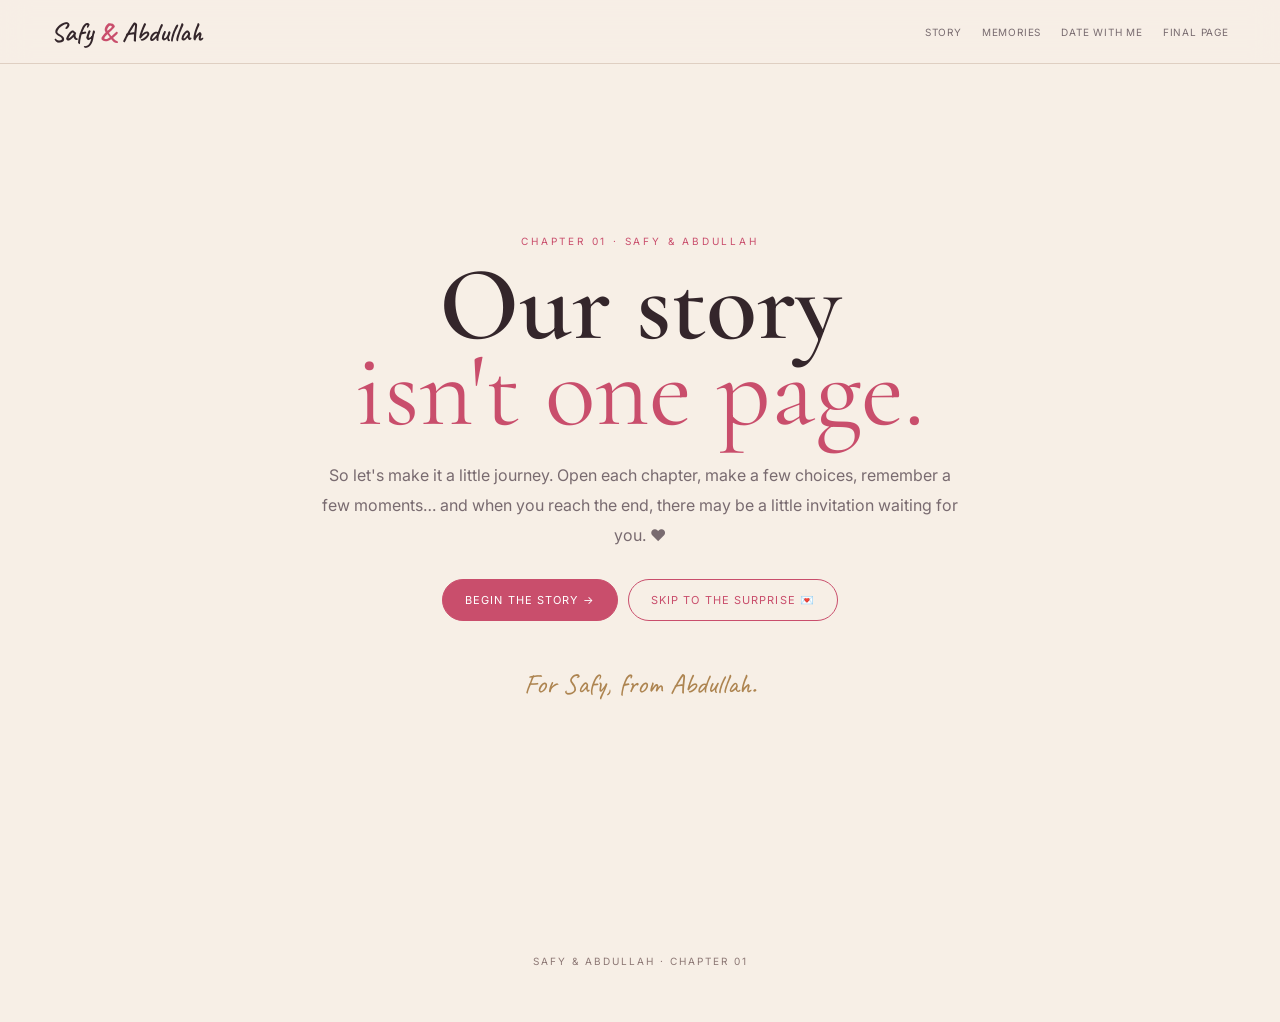
==== commit 86ca4a8e: "Split love story into a multi-page experience" ====
--- a/index.html
+++ b/index.html
@@ -1,128 +1,3 @@
-<!DOCTYPE html>
-<html lang="en">
-<head>
-<meta charset="UTF-8">
-<meta name="viewport" content="width=device-width,initial-scale=1,viewport-fit=cover">
-<title>Safy & Abdullah — Our Story</title>
-<link rel="preconnect" href="https://fonts.googleapis.com">
-<link rel="preconnect" href="https://fonts.gstatic.com" crossorigin>
-<link href="https://fonts.googleapis.com/css2?family=Cormorant+Garamond:wght@400;500;600;700&family=Inter:wght@400;500;600&family=Caveat:wght@500;600&display=swap" rel="stylesheet">
-<style>
-:root{--paper:#f7efe6;--paper2:#fffaf4;--ink:#34262b;--muted:#796b70;--rose:#c94e6c;--rose2:#e9a5b4;--gold:#ad8450;--line:#dfcfc2}
-*{box-sizing:border-box}html{scroll-behavior:smooth}body{margin:0;background:var(--paper);color:var(--ink);font-family:Inter,sans-serif;overflow-x:hidden}
-body:before{content:"";position:fixed;inset:0;pointer-events:none;opacity:.22;background-image:radial-gradient(#b9967a 0.6px,transparent .7px);background-size:8px 8px;z-index:-1}
-a{text-decoration:none;color:inherit}.wrap{width:min(1080px,92%);margin:auto}.serif{font-family:"Cormorant Garamond",serif}.script{font-family:Caveat,cursive}
-nav{position:fixed;top:0;left:0;right:0;height:64px;background:rgba(247,239,230,.9);backdrop-filter:blur(14px);border-bottom:1px solid var(--line);z-index:20;display:flex;align-items:center;justify-content:space-between;padding:0 4%}
-.brand{font:600 27px Caveat;color:var(--ink)}.brand b{color:var(--rose)}.navlinks{display:flex;gap:22px;font-size:10px;letter-spacing:.08em;text-transform:uppercase;color:var(--muted)}.navlinks a:hover{color:var(--rose)}
-.hero{min-height:100svh;padding:100px 0 55px;display:grid;align-items:center}.hero-grid{display:grid;grid-template-columns:1.05fr .95fr;gap:50px;align-items:center}.eyebrow{font-size:10px;letter-spacing:.28em;text-transform:uppercase;color:var(--rose);margin-bottom:15px}.hero h1{font:600 clamp(65px,10vw,120px)/.78 "Cormorant Garamond";margin:0}.hero h1 span{color:var(--rose);font-weight:400}.hero p{color:var(--muted);line-height:1.9;max-width:510px;margin:25px 0}.btn{border:1px solid var(--rose);background:var(--rose);color:white;border-radius:999px;padding:13px 22px;font-size:11px;letter-spacing:.1em;text-transform:uppercase;cursor:pointer}.btn.alt{background:transparent;color:var(--rose)}
-.hero-art{position:relative}.hero-art img{width:100%;display:block;border-radius:4px;box-shadow:18px 22px 0 rgba(201,78,108,.1)}.tape{position:absolute;width:110px;height:32px;background:rgba(239,211,176,.75);top:-12px;left:42%;transform:rotate(-4deg)}
-.section{padding:110px 0}.center{text-align:center}.section-head{max-width:650px;margin:0 auto 48px}.section-head h2{font:600 clamp(45px,7vw,78px)/.86 "Cormorant Garamond";margin:8px 0}.section-head p{color:var(--muted);line-height:1.8}
-.storyline{display:grid;grid-template-columns:1fr 1fr;gap:20px}.chapter{padding:32px;background:var(--paper2);border:1px solid var(--line);position:relative}.chapter:nth-child(even){transform:translateY(28px)}.chapter .num{color:var(--rose);font-size:10px;letter-spacing:.2em}.chapter h3{font:600 34px "Cormorant Garamond";margin:8px 0}.chapter p{color:var(--muted);line-height:1.75;font-size:13px}
-.gallery{background:#33272b;color:#fff1ea;padding:110px 0}.gallery .section-head p{color:#cdbfc0}.collage{width:min(900px,100%);margin:auto;padding:12px;background:#f5e9dc;box-shadow:0 30px 70px rgba(0,0,0,.25)}.collage img{display:block;width:100%;height:auto}.caption{font:600 30px Caveat;text-align:center;color:#f0c1ca;margin:28px 0 0}
-.engagement{padding:120px 0;background:linear-gradient(180deg,#f7efe6,#fdf8f2)}.engagement-card{max-width:760px;margin:auto;text-align:center}.engagement-card img{width:100%;display:block;border:12px solid #fff;box-shadow:0 20px 60px rgba(65,40,35,.16)}.engagement-note{font:600 38px Caveat;margin:25px 0 5px;color:var(--rose)}.engagement-sub{color:var(--muted);font-size:12px;letter-spacing:.08em}
-.quiz{max-width:700px;margin:auto;background:var(--paper2);border:1px solid var(--line);padding:35px}.quiz h3{font:600 36px "Cormorant Garamond";margin:0 0 20px}.answers{display:grid;gap:10px}.answer{background:white;border:1px solid var(--line);padding:15px;text-align:left;color:var(--ink);cursor:pointer;border-radius:5px}.answer.correct{border-color:var(--rose);background:#fff0f3}.answer.wrong{opacity:.5}.result{color:var(--rose);min-height:25px;margin-top:16px;font:500 20px Caveat}
-.reasons{display:grid;grid-template-columns:repeat(3,1fr);gap:14px}.reason{background:#fff;border:1px solid var(--line);padding:28px;min-height:170px;display:flex;align-items:flex-end;box-shadow:3px 5px 0 rgba(180,140,110,.08);transform:rotate(var(--r));transition:.25s}.reason:hover{transform:rotate(0) translateY(-5px)}.reason span{font:600 27px "Cormorant Garamond"}
-.secret{text-align:center;max-width:650px;margin:auto}.secret .lock{font-size:35px}.code{display:flex;max-width:430px;margin:25px auto;gap:8px}.code input{flex:1;border:1px solid var(--line);padding:14px;background:white;text-align:center;text-transform:uppercase;letter-spacing:.3em;border-radius:999px}.secret-msg{display:none;font:500 31px/1.25 Caveat;color:var(--rose)}.secret-msg.show{display:block}
-.next{background:#33272b;color:#fff1ea;min-height:65vh;display:flex;align-items:center;text-align:center}.next h2{font:600 clamp(50px,9vw,100px)/.85 "Cormorant Garamond";margin:15px 0}.next h2 span{color:#e7a4b3}.next p{color:#cdbfc0;max-width:600px;margin:auto;line-height:1.8}
-.final{text-align:center;padding:120px 0}.final-art{max-width:700px;margin:35px auto}.final-art img{width:100%;display:block}.final h2{font:600 clamp(48px,8vw,90px)/.85 "Cormorant Garamond";margin:20px 0}.signature{font:500 27px Caveat;color:var(--rose)}footer{text-align:center;padding:60px 0 90px;color:#8c7774;font-size:10px;letter-spacing:.2em;text-transform:uppercase}
-.fade{opacity:0;transform:translateY(24px);transition:.8s ease}.fade.on{opacity:1;transform:none}
-#music{position:fixed;right:15px;bottom:15px;z-index:25;border:1px solid var(--line);background:rgba(255,250,244,.92);color:var(--ink);padding:11px 15px;border-radius:999px;font-size:10px}
-@media(max-width:760px){.navlinks{display:none}.hero-grid{grid-template-columns:1fr;gap:30px}.hero{padding-top:100px}.storyline{grid-template-columns:1fr}.chapter:nth-child(even){transform:none}.reasons{grid-template-columns:1fr}.reason{min-height:140px}.section{padding:85px 0}.engagement{padding:85px 0}}
-</style>
-</head>
-<body>
-<nav><div class="brand">Safy <b>&</b> Abdullah</div><div class="navlinks"><a href="#story">Our Story</a><a href="#memories">Memories</a><a href="#engagement">The Big Day</a><a href="#quiz">Quiz</a><a href="#next">Next Chapter</a></div></nav>
-
-<header class="hero">
-<div class="wrap hero-grid">
-<div class="fade"><div class="eyebrow">Chapter 01 · A story written in little moments</div><h1>Safy <span>&</span><br>Abdullah</h1><p>Different places. Different days. Same two people. A little collection of moments that became something much bigger than they looked at first.</p><button class="btn" onclick="go('story')">Start our story ↓</button></div>
-<div class="hero-art fade"><div class="tape"></div><img src="https://raw.githubusercontent.com/3bdallahgamal/safy-abdullah-love-story/main/file_000000003e58820a8892ceb4188ff6ce.png" alt="Safy and Abdullah illustrated story"></div>
-</div>
-</header>
-
-<section id="story" class="section">
-<div class="wrap">
-<div class="section-head center fade"><div class="eyebrow">01 — Our Story</div><h2 class="serif">It started with <i>moments.</i></h2><p>Some memories are loud. Ours are often quieter — a conversation, a laugh, a random picture, a night out, or just being next to each other.</p></div>
-<div class="storyline">
-<div class="chapter fade"><div class="num">CHAPTER ONE</div><h3>The beginning</h3><p>Two people met, talked, and slowly became more important to each other than they expected.</p></div>
-<div class="chapter fade"><div class="num">CHAPTER TWO</div><h3>The little things</h3><p>The jokes, the pictures, the long conversations, and the tiny moments that became ours.</p></div>
-<div class="chapter fade"><div class="num">CHAPTER THREE</div><h3>Our favorite places</h3><p>Malls, streets, nights, mirrors, and everywhere in between — the place was never the main thing.</p></div>
-<div class="chapter fade"><div class="num">CHAPTER FOUR</div><h3>The big chapter</h3><p>Then came a day worth putting in the middle of the story: the day everything felt a little more official.</p></div>
-</div>
-</div>
-</section>
-
-<section id="memories" class="gallery">
-<div class="wrap">
-<div class="section-head center fade"><div class="eyebrow" style="color:#e9a5b4">02 — Memories</div><h2 class="serif">A collection of <i>us.</i></h2><p>Real moments, reimagined as illustrations — like pages torn from our own little storybook.</p></div>
-<div class="collage fade"><img src="https://raw.githubusercontent.com/3bdallahgamal/safy-abdullah-love-story/main/file_000000003e58820a8892ceb4188ff6ce.png" alt="Illustrated Safy and Abdullah memories"></div>
-<div class="caption fade">Different places. Same happiness. ❤️</div>
-</div>
-</section>
-
-<section id="engagement" class="engagement">
-<div class="wrap">
-<div class="section-head center fade"><div class="eyebrow">03 — The Big Day</div><h2 class="serif">The chapter that changed <i>everything.</i></h2><p>And right in the middle of our story, there is one picture that deserves to stay exactly as it is.</p></div>
-<div class="engagement-card fade">
-<img src="https://raw.githubusercontent.com/3bdallahgamal/safy-abdullah-date/main/file_00000000fe0882109d2e30af77a25721.png" alt="Safy and Abdullah engagement illustration">
-<div class="engagement-note">إنتِ عمري ❤️</div>
-<div class="engagement-sub">THE ENGAGEMENT · A BEAUTIFUL NEW CHAPTER</div>
-</div>
-</div>
-</section>
-
-<section id="quiz" class="section">
-<div class="wrap">
-<div class="section-head center fade"><div class="eyebrow">04 — A Little Quiz</div><h2 class="serif">Do you know <i>us?</i></h2></div>
-<div class="quiz fade"><h3>What's Abdullah's favorite thing about spending time with Safy?</h3><div class="answers">
-<button class="answer" onclick="answer(this,false)">The place we go</button>
-<button class="answer" onclick="answer(this,true)">That it's with Safy ❤️</button>
-<button class="answer" onclick="answer(this,false)">The food</button>
-<button class="answer" onclick="answer(this,false)">Taking pictures</button></div><div id="result" class="result"></div></div>
-</div>
-</section>
-
-<section class="section">
-<div class="wrap">
-<div class="section-head center fade"><div class="eyebrow">05 — For You</div><h2 class="serif">A few little <i>reasons.</i></h2></div>
-<div class="reasons">
-<div class="reason fade" style="--r:-1.5deg"><span>Because ordinary days feel different with you.</span></div>
-<div class="reason fade" style="--r:1deg"><span>Because your laugh is one of my favorite sounds.</span></div>
-<div class="reason fade" style="--r:-.5deg"><span>Because I can be completely myself around you.</span></div>
-<div class="reason fade" style="--r:1.7deg"><span>Because somehow, you became my favorite notification.</span></div>
-<div class="reason fade" style="--r:-1deg"><span>Because every picture tells me I was happy there.</span></div>
-<div class="reason fade" style="--r:.7deg"><span>Because you're simply… you. ❤️</span></div>
-</div>
-</div>
-</section>
-
-<section class="section">
-<div class="wrap">
-<div class="secret fade"><div class="lock">🔐</div><div class="eyebrow">06 — Classified</div><h2 class="serif" style="font-size:65px;margin:8px 0">There's a secret.</h2><p style="color:var(--muted);line-height:1.8">Only someone who knows us would know the answer.</p><p class="script" style="font-size:30px;color:var(--gold)">S + A = ?</p><div class="code"><input id="code" maxlength="15" placeholder="type the answer"><button class="btn" onclick="unlock()">Unlock</button></div><div id="secretMsg" class="secret-msg">You found it. ❤️<br>Safy, you're one of the most beautiful parts of Abdullah's story.</div></div>
-</div>
-</section>
-
-<section id="next" class="next">
-<div class="wrap fade"><div class="eyebrow" style="color:#e9a5b4">07 — Our Next Chapter</div><h2>We haven't written<br><span>the best part yet.</span></h2><p>More places. More pictures. More ridiculous jokes. More ordinary days that somehow become memories. Whatever comes next, I hope we get to write it together.</p></div>
-</section>
-
-<section class="final">
-<div class="wrap">
-<div class="eyebrow fade">08 — The Final Page</div><h2 class="fade">And then…<br><i>there was us.</i></h2>
-<div class="final-art fade"><img src="https://raw.githubusercontent.com/3bdallahgamal/safy-abdullah-date/main/file_00000000fe0882109d2e30af77a25721.png" alt="Safy and Abdullah"></div>
-<p class="script fade" style="font-size:30px;color:var(--muted)">One picture. One memory. One more chapter to keep.</p>
-<div class="signature fade">— Abdullah ❤️</div>
-</div>
-</section>
-<footer>Safy & Abdullah · Chapter 01 · Forever and always</footer>
-<button id="music">♫ ambience</button>
-
-<script>
-function go(id){document.getElementById(id).scrollIntoView({behavior:'smooth'})}
-function answer(el,ok){document.querySelectorAll('.answer').forEach(x=>x.disabled=true);el.classList.add(ok?'correct':'wrong');document.getElementById('result').textContent=ok?'Correct. You know the important part. ❤️':'Close… but Abdullah has a more romantic answer. 👀'}
-function unlock(){const v=document.getElementById('code').value.trim().toLowerCase().replace(/\s/g,'');const m=document.getElementById('secretMsg');m.classList.add('show');m.innerHTML=['us','love','safy','abdullah','safyandabdullah'].includes(v)?'You found it. ❤️<br>Safy, you’re one of the most beautiful parts of Abdullah’s story.':'Close… 👀<br>Hint: the answer is <b>US</b>. ❤️'}
-const obs=new IntersectionObserver(es=>es.forEach(e=>{if(e.isIntersecting)e.target.classList.add('on')}),{threshold:.12});document.querySelectorAll('.fade').forEach(e=>obs.observe(e));
-let ctx=null,osc=null,on=false;document.getElementById('music').onclick=()=>{ctx??=new (window.AudioContext||window.webkitAudioContext)();if(on){ctx.suspend();on=false;document.getElementById('music').textContent='♫ ambience';return}ctx.resume();on=true;document.getElementById('music').textContent='Ⅱ ambience';osc=ctx.createOscillator();const g=ctx.createGain();osc.frequency.value=196;g.gain.value=.009;osc.connect(g);g.connect(ctx.destination);osc.start()}
-</script>
-</body>
-</html>+<!doctype html><html lang="en"><head><meta charset="utf-8"><meta name="viewport" content="width=device-width,initial-scale=1"><title>Safy & Abdullah — Our Story</title><link rel="stylesheet" href="style.css"><link href="https://fonts.googleapis.com/css2?family=Cormorant+Garamond:wght@400;500;600;700&family=Inter:wght@400;500;600&family=Caveat:wght@500;600&display=swap" rel="stylesheet"></head><body>
+<nav><div class="brand">Safy <b>&</b> Abdullah</div><div class="navlinks"><a href="story.html">Story</a><a href="memories.html">Memories</a><a href="date.html">Date With Me</a><a href="final.html">Final Page</a></div></nav>
+<main class="page"><div class="wrap center"><div class="eyebrow">Chapter 01 · Safy & Abdullah</div><h1>Our story<br><span>isn't one page.</span></h1><p class="lead">So let's make it a little journey. Open each chapter, make a few choices, remember a few moments… and when you reach the end, there may be a little invitation waiting for you. ❤️</p><div class="actions"><a class="btn" href="story.html">Begin the story →</a><a class="btn alt" href="date.html">Skip to the surprise 💌</a></div><p class="script" style="font-size:28px;color:var(--gold);margin-top:45px">For Safy, from Abdullah.</p></div></main><footer>Safy & Abdullah · Chapter 01</footer></body></html>
--- a/style.css
+++ b/style.css
@@ -0,0 +1,10 @@
+:root{--paper:#f7efe6;--paper2:#fffaf4;--ink:#34262b;--muted:#796b70;--rose:#c94e6c;--rose2:#e9a5b4;--gold:#ad8450;--line:#dfcfc2;--dark:#33272b}
+*{box-sizing:border-box}html{scroll-behavior:smooth}body{margin:0;background:var(--paper);color:var(--ink);font-family:Inter,Arial,sans-serif;overflow-x:hidden}body:before{content:"";position:fixed;inset:0;pointer-events:none;opacity:.22;background-image:radial-gradient(#b9967a .6px,transparent .7px);background-size:8px 8px;z-index:-1}a{text-decoration:none;color:inherit}.wrap{width:min(980px,92%);margin:auto}.serif{font-family:"Cormorant Garamond",Georgia,serif}.script{font-family:Caveat,cursive}
+nav{height:64px;background:rgba(247,239,230,.94);backdrop-filter:blur(14px);border-bottom:1px solid var(--line);display:flex;align-items:center;justify-content:space-between;padding:0 4%;position:sticky;top:0;z-index:20}.brand{font:600 27px Caveat}.brand b{color:var(--rose)}.navlinks{display:flex;gap:20px;font-size:10px;letter-spacing:.08em;text-transform:uppercase;color:var(--muted)}.navlinks a:hover{color:var(--rose)}
+.page{min-height:calc(100svh - 64px);display:flex;align-items:center;padding:70px 0}.center{text-align:center}.eyebrow{font-size:10px;letter-spacing:.28em;text-transform:uppercase;color:var(--rose);margin-bottom:15px}.page h1{font:600 clamp(55px,9vw,105px)/.82 "Cormorant Garamond";margin:0}.page h1 span{color:var(--rose);font-weight:400}.lead{color:var(--muted);line-height:1.9;max-width:650px;margin:25px auto}.btn{border:1px solid var(--rose);background:var(--rose);color:white;border-radius:999px;padding:13px 22px;font-size:11px;letter-spacing:.1em;text-transform:uppercase;cursor:pointer}.btn.alt{background:transparent;color:var(--rose)}.actions{display:flex;justify-content:center;gap:10px;flex-wrap:wrap;margin-top:28px}
+.cardgrid{display:grid;grid-template-columns:repeat(2,1fr);gap:16px;margin-top:35px}.card{background:var(--paper2);border:1px solid var(--line);padding:28px}.card h2{font:600 34px "Cormorant Garamond";margin:8px 0}.card p{color:var(--muted);line-height:1.75;font-size:13px}.choice{width:100%;text-align:left;background:#fff;border:1px solid var(--line);padding:17px;border-radius:7px;cursor:pointer;color:var(--ink);transition:.2s}.choice:hover,.choice.selected{border-color:var(--rose);transform:translateY(-2px);box-shadow:0 8px 20px rgba(201,78,108,.09)}.choices{display:grid;gap:10px;max-width:700px;margin:25px auto}
+.photo{max-width:850px;margin:35px auto;background:#fff;padding:12px;box-shadow:16px 20px 0 rgba(201,78,108,.09)}.photo img{display:block;width:100%;height:auto}.dark{background:var(--dark);color:#fff1ea}.dark .lead{color:#cdbfc0}.dark .eyebrow{color:var(--rose2)}
+.progress{position:fixed;left:0;bottom:0;height:4px;background:var(--rose);z-index:30;width:0;transition:.3s}
+.ticket{max-width:720px;margin:35px auto;background:#fffaf4;border:2px dashed var(--rose);padding:38px;position:relative;box-shadow:0 25px 60px rgba(50,30,30,.12)}.ticket:before,.ticket:after{content:"";position:absolute;width:28px;height:28px;background:var(--paper);border-radius:50%;top:50%;transform:translateY(-50%)}.ticket:before{left:-15px}.ticket:after{right:-15px}.ticket-title{font:600 42px "Cormorant Garamond"}.ticket-meta{display:grid;grid-template-columns:repeat(3,1fr);gap:12px;border-top:1px solid var(--line);border-bottom:1px solid var(--line);padding:20px 0;margin:20px 0}.ticket-meta div{font-size:11px;color:var(--muted)}.ticket-meta b{display:block;color:var(--ink);font-size:16px;margin-top:5px}.note{font:600 30px Caveat;color:var(--rose)}
+footer{text-align:center;padding:55px 0;color:#8c7774;font-size:10px;letter-spacing:.2em;text-transform:uppercase}.hide{display:none!important}
+@media(max-width:760px){.navlinks{display:none}.page{padding:55px 0}.cardgrid{grid-template-columns:1fr}.ticket-meta{grid-template-columns:1fr}.actions .btn{width:100%;max-width:330px}}
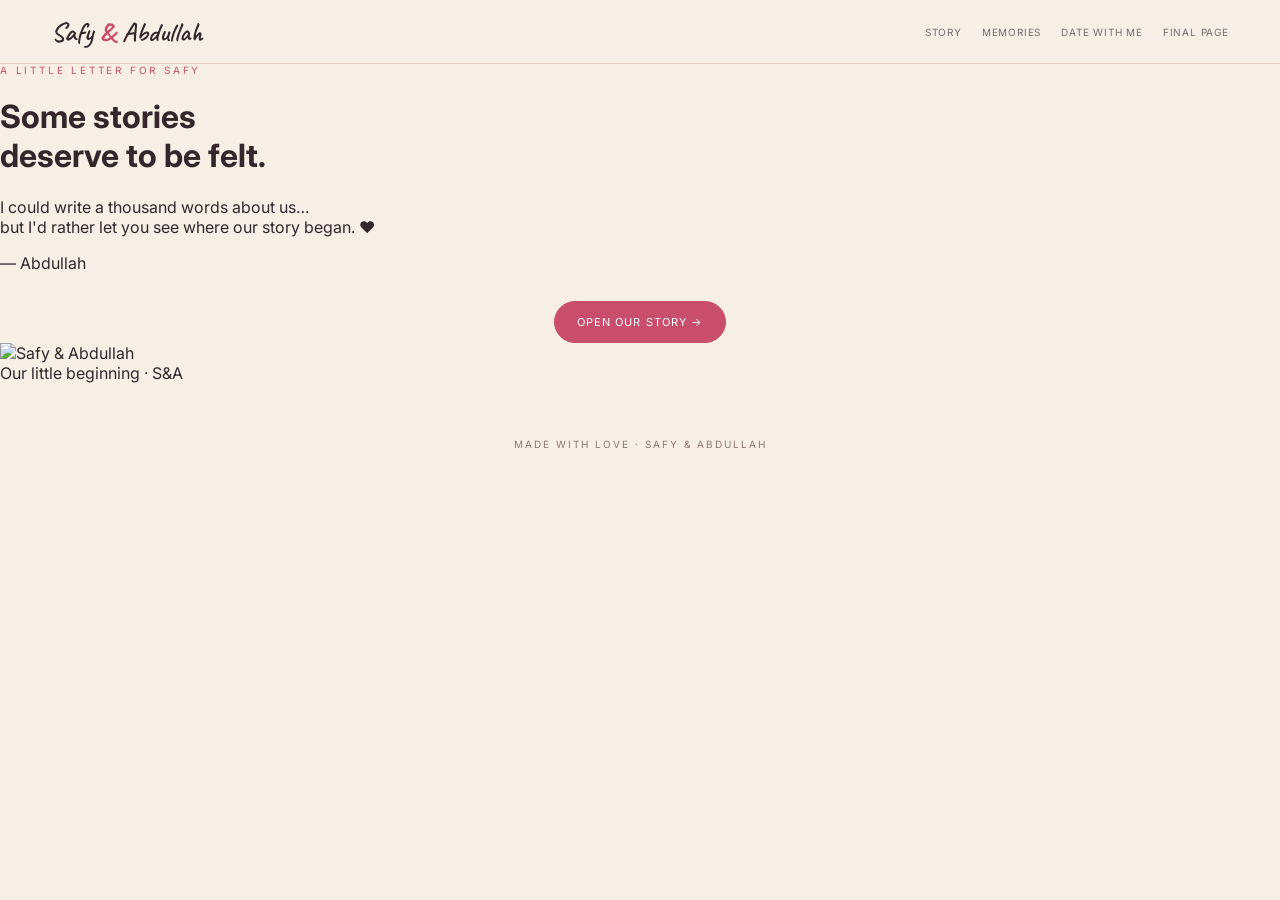
==== commit dcfe7b25: "Redesign opening page as romantic letter" ====
--- a/index.html
+++ b/index.html
@@ -1,3 +1,6 @@
-<!doctype html><html lang="en"><head><meta charset="utf-8"><meta name="viewport" content="width=device-width,initial-scale=1"><title>Safy & Abdullah — Our Story</title><link rel="stylesheet" href="style.css"><link href="https://fonts.googleapis.com/css2?family=Cormorant+Garamond:wght@400;500;600;700&family=Inter:wght@400;500;600&family=Caveat:wght@500;600&display=swap" rel="stylesheet"></head><body>
+<!doctype html><html lang="en"><head><meta charset="utf-8"><meta name="viewport" content="width=device-width,initial-scale=1"><title>For Safy — Our Story</title><link rel="stylesheet" href="style.css?v=6"><link href="https://fonts.googleapis.com/css2?family=Cormorant+Garamond:wght@400;500;600;700&family=Inter:wght@400;500;600&family=Caveat:wght@500;600&display=swap" rel="stylesheet"></head><body>
 <nav><div class="brand">Safy <b>&</b> Abdullah</div><div class="navlinks"><a href="story.html">Story</a><a href="memories.html">Memories</a><a href="date.html">Date With Me</a><a href="final.html">Final Page</a></div></nav>
-<main class="page"><div class="wrap center"><div class="eyebrow">Chapter 01 · Safy & Abdullah</div><h1>Our story<br><span>isn't one page.</span></h1><p class="lead">So let's make it a little journey. Open each chapter, make a few choices, remember a few moments… and when you reach the end, there may be a little invitation waiting for you. ❤️</p><div class="actions"><a class="btn" href="story.html">Begin the story →</a><a class="btn alt" href="date.html">Skip to the surprise 💌</a></div><p class="script" style="font-size:28px;color:var(--gold);margin-top:45px">For Safy, from Abdullah.</p></div></main><footer>Safy & Abdullah · Chapter 01</footer></body></html>+<main class="opening"><div class="opening-wrap">
+<div class="opening-copy"><div class="eyebrow">A little letter for Safy</div><h1>Some stories<br><span>deserve to be felt.</span></h1><p class="opening-message">I could write a thousand words about us…<br>but I'd rather let you see where our story began. ❤️</p><div class="opening-sign">— Abdullah</div><div class="actions"><a class="btn" href="story.html">Open our story →</a></div></div>
+<div class="opening-photo"><div class="photo-frame"><img src="https://raw.githubusercontent.com/3bdallahgamal/safy-abdullah-love-story/main/file_000000003e58820a8892ceb4188ff6ce.png" alt="Safy & Abdullah"></div><span class="photo-caption">Our little beginning · S&A</span></div>
+</div></main><footer>Made with love · Safy & Abdullah</footer></body></html>
--- a/style.css
+++ b/style.css
@@ -8,3 +8,20 @@
 .ticket{max-width:720px;margin:35px auto;background:#fffaf4;border:2px dashed var(--rose);padding:38px;position:relative;box-shadow:0 25px 60px rgba(50,30,30,.12)}.ticket:before,.ticket:after{content:"";position:absolute;width:28px;height:28px;background:var(--paper);border-radius:50%;top:50%;transform:translateY(-50%)}.ticket:before{left:-15px}.ticket:after{right:-15px}.ticket-title{font:600 42px "Cormorant Garamond"}.ticket-meta{display:grid;grid-template-columns:repeat(3,1fr);gap:12px;border-top:1px solid var(--line);border-bottom:1px solid var(--line);padding:20px 0;margin:20px 0}.ticket-meta div{font-size:11px;color:var(--muted)}.ticket-meta b{display:block;color:var(--ink);font-size:16px;margin-top:5px}.note{font:600 30px Caveat;color:var(--rose)}
 footer{text-align:center;padding:55px 0;color:#8c7774;font-size:10px;letter-spacing:.2em;text-transform:uppercase}.hide{display:none!important}
 @media(max-width:760px){.navlinks{display:none}.page{padding:55px 0}.cardgrid{grid-template-columns:1fr}.ticket-meta{grid-template-columns:1fr}.actions .btn{width:100%;max-width:330px}}
+
+/* Date invitation wizard */
+.invite-shell{max-width:820px;margin:35px auto}.invite-step{background:rgba(255,250,244,.86);border:1px solid var(--line);padding:34px;border-radius:18px;box-shadow:0 18px 50px rgba(65,40,35,.08)}.stepbar{display:flex;gap:8px;justify-content:center;margin:0 auto 28px}.dot{width:34px;height:5px;border-radius:99px;background:var(--line)}.dot.on{background:var(--rose)}.step-title{text-align:center;font:600 42px/1 "Cormorant Garamond";margin:8px 0}.step-sub{text-align:center;color:var(--muted);font-size:12px;line-height:1.7;margin:10px auto 25px;max-width:500px}.vibe-grid{display:grid;grid-template-columns:repeat(3,1fr);gap:12px}.vibe-card,.time-card,.place-card{border:1px solid var(--line);background:#fffaf7;border-radius:14px;padding:20px;cursor:pointer;text-align:center;transition:.2s;color:var(--ink)}.vibe-card .big,.time-card .big,.place-card .big{display:block;font-size:30px;margin-bottom:9px}.vibe-card strong,.time-card strong,.place-card strong{display:block;font-size:12px}.vibe-card small,.place-card small{display:block;color:var(--muted);margin-top:6px;line-height:1.4}.vibe-card:hover,.vibe-card.selected,.time-card:hover,.time-card.selected,.place-card:hover,.place-card.selected{border-color:var(--rose);background:#fff0f3;transform:translateY(-3px);box-shadow:0 10px 24px rgba(201,78,108,.12)}.calendar{display:grid;grid-template-columns:repeat(5,1fr);gap:10px;max-width:620px;margin:22px auto}.date-card{border:1px solid var(--line);background:white;border-radius:12px;padding:15px 8px;cursor:pointer;text-align:center;color:var(--ink);transition:.2s}.date-card .month{font-size:9px;text-transform:uppercase;letter-spacing:.15em;color:var(--muted)}.date-card .daynum{font:600 34px "Cormorant Garamond";display:block;margin:2px 0}.date-card .dow{font-size:9px;color:var(--muted)}.date-card:hover,.date-card.selected{border-color:var(--rose);background:#fff0f3;transform:translateY(-3px)}.time-grid{display:grid;grid-template-columns:repeat(3,1fr);gap:12px;max-width:620px;margin:22px auto}.place-grid{display:grid;grid-template-columns:repeat(2,1fr);gap:12px;max-width:650px;margin:22px auto}.place-card{text-align:left;display:grid;grid-template-columns:48px 1fr;align-items:center}.place-card .big{grid-row:1/3;margin:0;text-align:center}.place-card strong{font-size:13px}.place-card small{font-size:10px}.nextrow{display:flex;justify-content:space-between;align-items:center;margin-top:28px;gap:12px}.backlink{border:0;background:transparent;color:var(--muted);cursor:pointer;font-size:11px}.selection-summary{display:flex;flex-wrap:wrap;justify-content:center;gap:8px;margin-top:20px}.summary-pill{padding:8px 12px;background:#fff;border:1px solid var(--line);border-radius:999px;font-size:10px;color:var(--muted)}.summary-pill b{color:var(--ink)}
+@media(max-width:760px){.invite-step{padding:23px 16px}.vibe-grid,.time-grid{grid-template-columns:1fr}.calendar{gap:6px}.date-card{padding:12px 4px}.date-card .daynum{font-size:28px}.place-grid{grid-template-columns:1fr}.nextrow .btn{padding:12px 17px}.step-title{font-size:36px}}
+
+/* Final UI polish */
+.dark .card h2,.dark .card .serif{color:var(--ink)}.dark .card .eyebrow{color:var(--rose)}.dark .card p{color:var(--muted)}
+.story-choices{display:grid;grid-template-columns:repeat(3,1fr);gap:12px;margin-top:22px}.story-choice{appearance:none;-webkit-appearance:none;border:1px solid var(--line);background:#fffaf7;color:var(--ink);border-radius:14px;padding:22px 14px;min-height:128px;cursor:pointer;text-align:center;font:500 13px/1.45 Inter,Arial,sans-serif;transition:.22s;box-shadow:0 4px 0 rgba(173,132,80,.05)}.story-choice .icon{display:block;font-size:31px;margin-bottom:12px}.story-choice:hover{border-color:var(--rose);transform:translateY(-3px);box-shadow:0 10px 24px rgba(201,78,108,.11)}.story-choice.selected{border-color:var(--rose);background:#fff0f3;box-shadow:0 0 0 2px rgba(201,78,108,.12),0 10px 24px rgba(201,78,108,.12);transform:translateY(-3px)}.story-choice.selected .icon{transform:scale(1.08)}
+.vibe-card,.time-card,.place-card,.date-card{font:500 13px/1.4 Inter,Arial,sans-serif;appearance:none;-webkit-appearance:none}.vibe-card{min-height:155px;display:flex;flex-direction:column;justify-content:center}.vibe-card strong,.time-card strong,.place-card strong{font:600 13px Inter,Arial,sans-serif}.vibe-card small,.place-card small{font:400 10px/1.5 Inter,Arial,sans-serif}.time-card{min-height:135px;display:flex;flex-direction:column;align-items:center;justify-content:center}.date-card{min-height:120px}.date-card .month,.date-card .dow{font-family:Inter,Arial,sans-serif}.place-card{min-height:105px}.place-card .big{font-size:32px}
+@media(max-width:760px){.story-choices{grid-template-columns:1fr}.story-choice{min-height:92px;text-align:left;display:flex;align-items:center;gap:15px;padding:15px 18px}.story-choice .icon{margin:0;font-size:29px;min-width:36px}.vibe-card{min-height:105px}.time-grid{grid-template-columns:repeat(3,1fr)}.time-card{min-height:105px;padding:13px 8px}.time-card .big{font-size:27px}.place-card{min-height:88px}}
+
+.letters-grid{display:grid;grid-template-columns:repeat(2,1fr);gap:16px;max-width:820px;margin:35px auto}.letter-card{appearance:none;border:1px solid rgba(233,165,180,.35);background:rgba(255,250,244,.96);color:var(--ink);border-radius:18px;padding:30px 22px;min-height:190px;cursor:pointer;text-align:center;transition:.25s;box-shadow:0 15px 35px rgba(0,0,0,.12)}.letter-card:hover{transform:translateY(-5px) rotate(-.5deg);border-color:var(--rose);box-shadow:0 20px 45px rgba(201,78,108,.18)}.letter-icon{display:block;font-size:38px;margin-bottom:14px}.letter-card strong{display:block;font:600 25px "Cormorant Garamond"}.letter-card small{display:block;color:var(--muted);font-size:11px;line-height:1.6;margin-top:8px}.letter-open{max-width:760px;margin:35px auto;text-align:center}.letter-paper{background:#fffaf4;color:var(--ink);padding:42px 35px;margin-bottom:24px;border:1px solid var(--line);box-shadow:10px 12px 0 rgba(201,78,108,.12);position:relative}.letter-paper:before{content:'♡';position:absolute;top:12px;right:18px;color:var(--rose);font-size:25px}.letter-title{font-size:36px;color:var(--rose);margin-bottom:18px}.letter-paper p{max-width:620px;margin:auto;color:var(--muted);font-size:14px;line-height:2}.dark .letter-open .eyebrow{color:var(--rose2)}@media(max-width:760px){.letters-grid{grid-template-columns:1fr}.letter-card{min-height:150px;padding:24px 18px}.letter-card strong{font-size:23px}.letter-paper{padding:35px 22px}.letter-title{font-size:30px}}
+
+/* Mobile calendar fit */
+.calendar{grid-template-columns:repeat(5,minmax(0,1fr));width:100%;}
+.date-card{min-width:0;padding-left:4px;padding-right:4px;overflow:hidden;}
+@media(max-width:760px){.calendar{width:100%;gap:5px}.date-card{padding:12px 3px}.date-card .month{font-size:8px;letter-spacing:.08em;white-space:nowrap}.date-card .daynum{font-size:26px}.date-card .dow{font-size:8px;white-space:nowrap}}
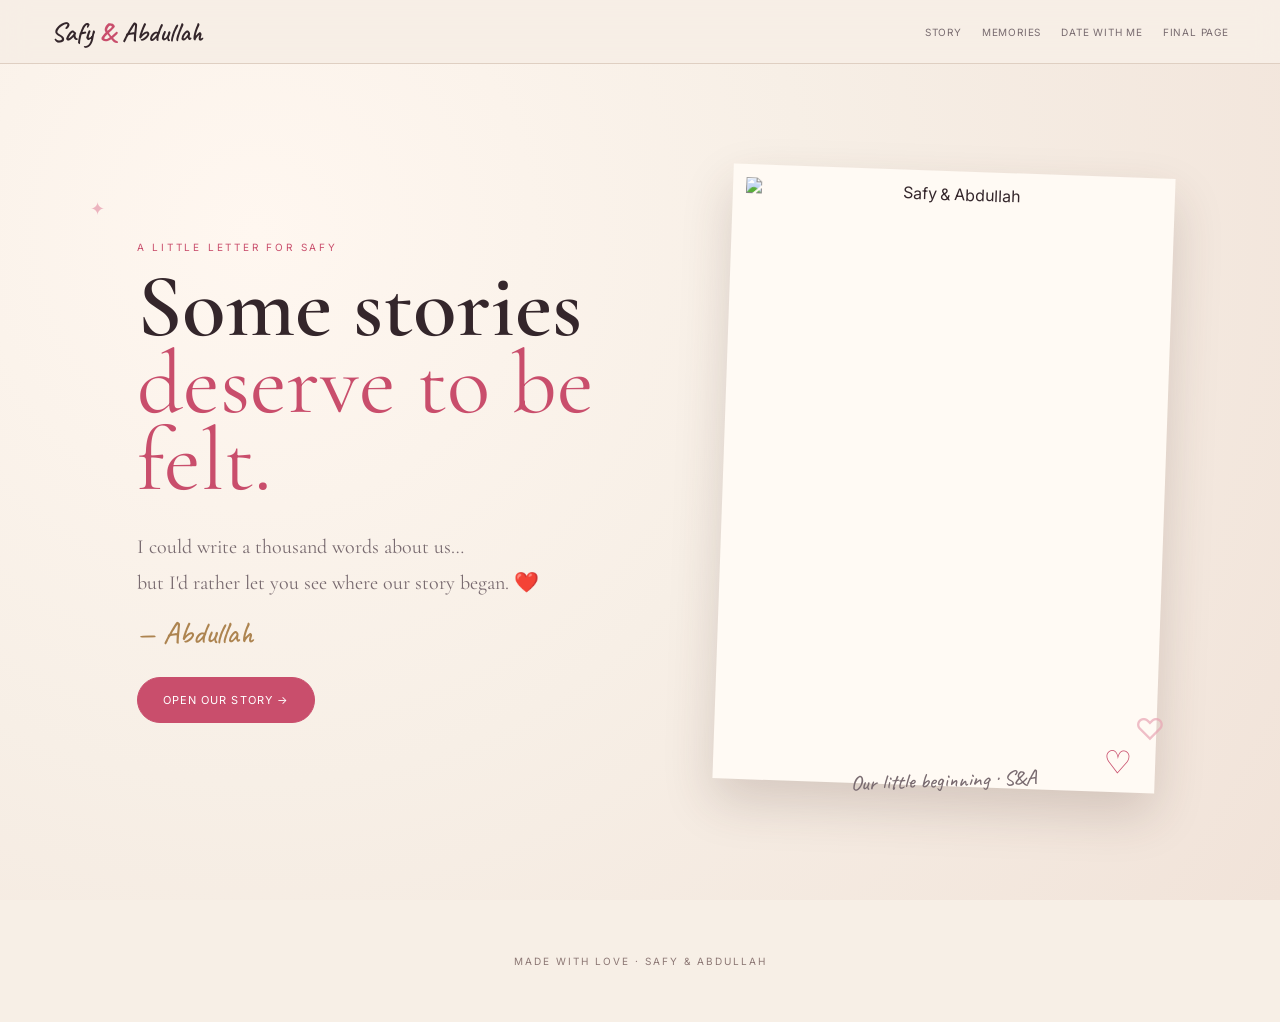
==== commit 082ae871: "Use original engagement invitation on opening page" ====
--- a/index.html
+++ b/index.html
@@ -2,5 +2,5 @@
 <nav><div class="brand">Safy <b>&</b> Abdullah</div><div class="navlinks"><a href="story.html">Story</a><a href="memories.html">Memories</a><a href="date.html">Date With Me</a><a href="final.html">Final Page</a></div></nav>
 <main class="opening"><div class="opening-wrap">
 <div class="opening-copy"><div class="eyebrow">A little letter for Safy</div><h1>Some stories<br><span>deserve to be felt.</span></h1><p class="opening-message">I could write a thousand words about us…<br>but I'd rather let you see where our story began. ❤️</p><div class="opening-sign">— Abdullah</div><div class="actions"><a class="btn" href="story.html">Open our story →</a></div></div>
-<div class="opening-photo"><div class="photo-frame"><img src="https://raw.githubusercontent.com/3bdallahgamal/safy-abdullah-love-story/main/file_000000003e58820a8892ceb4188ff6ce.png" alt="Safy & Abdullah"></div><span class="photo-caption">Our little beginning · S&A</span></div>
+<div class="opening-photo"><div class="photo-frame"><img src="https://raw.githubusercontent.com/3bdallahgamal/safy-abdullah-love-story/main/Picsart_26-07-10_21-07-03-951.png" alt="Safy & Abdullah"></div><span class="photo-caption">Our little beginning · S&A</span></div>
 </div></main><footer>Made with love · Safy & Abdullah</footer></body></html>
--- a/style.css
+++ b/style.css
@@ -25,3 +25,6 @@
 .calendar{grid-template-columns:repeat(5,minmax(0,1fr));width:100%;}
 .date-card{min-width:0;padding-left:4px;padding-right:4px;overflow:hidden;}
 @media(max-width:760px){.calendar{width:100%;gap:5px}.date-card{padding:12px 3px}.date-card .month{font-size:8px;letter-spacing:.08em;white-space:nowrap}.date-card .daynum{font-size:26px}.date-card .dow{font-size:8px;white-space:nowrap}}
+
+/* Romantic opening page */
+.opening{min-height:calc(100svh - 64px);display:flex;align-items:center;padding:55px 0;background:radial-gradient(circle at 20% 20%,#fff7f0 0,#f7efe6 45%,#f1e3d9 100%)}.opening-wrap{width:min(1050px,92%);margin:auto;display:grid;grid-template-columns:1fr .82fr;gap:70px;align-items:center}.opening-copy{padding-left:4%}.opening h1{font:600 clamp(54px,7vw,92px)/.86 "Cormorant Garamond";margin:0;color:var(--ink)}.opening h1 span{color:var(--rose);font-weight:400}.opening-message{font:400 20px/1.8 "Cormorant Garamond";color:var(--muted);margin:30px 0 8px}.opening-sign{font:500 31px Caveat;color:var(--gold);margin-top:12px}.opening-photo{text-align:center;position:relative}.photo-frame{background:#fffaf4;padding:13px 13px 48px;box-shadow:0 22px 50px rgba(70,42,37,.18);transform:rotate(2deg);position:relative}.photo-frame:after{content:'♡';position:absolute;right:22px;bottom:9px;font:32px Caveat;color:var(--rose)}.photo-frame img{display:block;width:100%;aspect-ratio:3/4;object-fit:cover}.photo-caption{display:block;font:500 21px Caveat;color:var(--muted);transform:rotate(-2deg);margin-top:-20px;position:relative}.opening .actions{justify-content:flex-start;margin-top:25px}.opening .btn{padding:15px 25px}.opening-wrap:before{content:'✦';position:absolute;left:7%;top:22%;color:var(--rose2);font-size:18px;opacity:.8}.opening-wrap:after{content:'♡';position:absolute;right:9%;bottom:17%;color:var(--rose2);font-size:30px;opacity:.7}@media(max-width:760px){.opening{padding:40px 0 55px}.opening-wrap{grid-template-columns:1fr;gap:35px}.opening-copy{text-align:center;padding:0}.opening h1{font-size:59px}.opening-message{font-size:19px}.opening .actions{justify-content:center}.opening-photo{width:min(360px,88%);margin:auto}.photo-frame{padding:9px 9px 38px}.photo-caption{font-size:19px}}
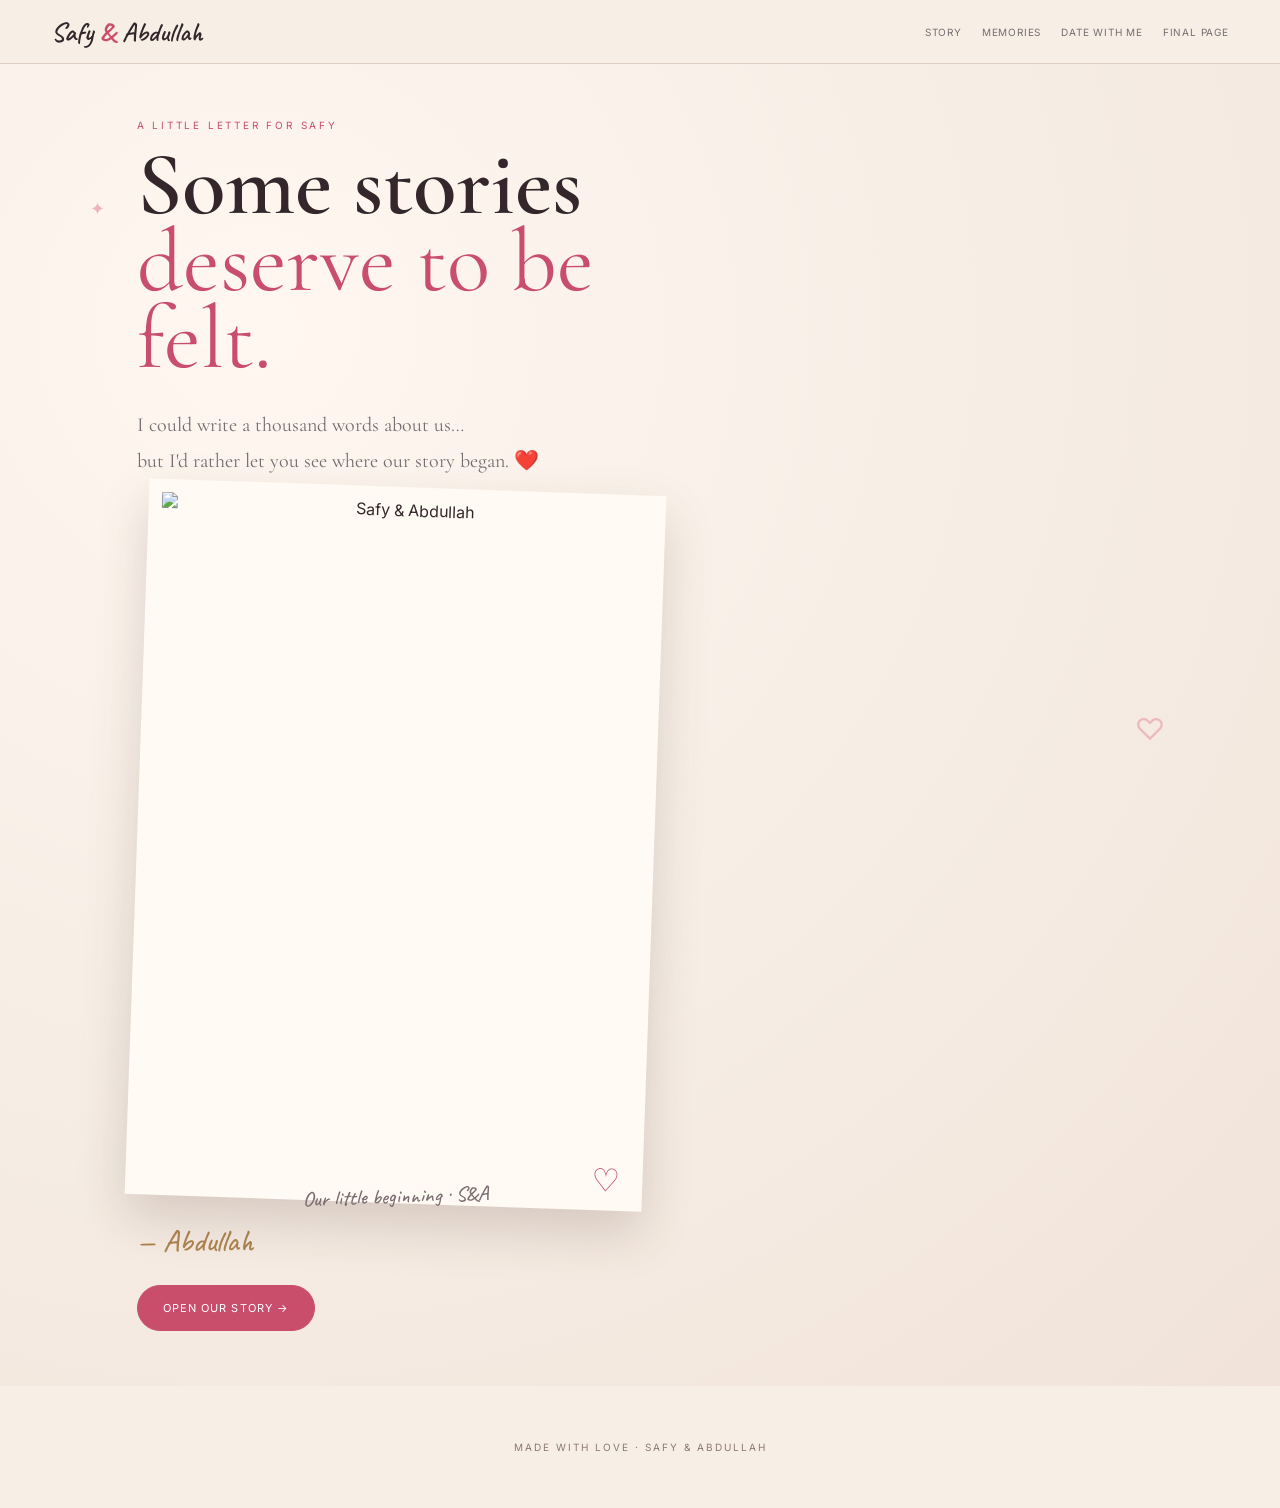
==== commit 76f879df: "Move opening photo above signature and story button" ====
--- a/index.html
+++ b/index.html
@@ -1,6 +1,5 @@
-<!doctype html><html lang="en"><head><meta charset="utf-8"><meta name="viewport" content="width=device-width,initial-scale=1"><title>For Safy — Our Story</title><link rel="stylesheet" href="style.css?v=6"><link href="https://fonts.googleapis.com/css2?family=Cormorant+Garamond:wght@400;500;600;700&family=Inter:wght@400;500;600&family=Caveat:wght@500;600&display=swap" rel="stylesheet"></head><body>
+<!doctype html><html lang="en"><head><meta charset="utf-8"><meta name="viewport" content="width=device-width,initial-scale=1"><title>For Safy — Our Story</title><link rel="stylesheet" href="style.css?v=7"><link href="https://fonts.googleapis.com/css2?family=Cormorant+Garamond:wght@400;500;600;700&family=Inter:wght@400;500;600&family=Caveat:wght@500;600&display=swap" rel="stylesheet"></head><body>
 <nav><div class="brand">Safy <b>&</b> Abdullah</div><div class="navlinks"><a href="story.html">Story</a><a href="memories.html">Memories</a><a href="date.html">Date With Me</a><a href="final.html">Final Page</a></div></nav>
 <main class="opening"><div class="opening-wrap">
-<div class="opening-copy"><div class="eyebrow">A little letter for Safy</div><h1>Some stories<br><span>deserve to be felt.</span></h1><p class="opening-message">I could write a thousand words about us…<br>but I'd rather let you see where our story began. ❤️</p><div class="opening-sign">— Abdullah</div><div class="actions"><a class="btn" href="story.html">Open our story →</a></div></div>
-<div class="opening-photo"><div class="photo-frame"><img src="https://raw.githubusercontent.com/3bdallahgamal/safy-abdullah-love-story/main/Picsart_26-07-10_21-07-03-951.png" alt="Safy & Abdullah"></div><span class="photo-caption">Our little beginning · S&A</span></div>
+<div class="opening-copy"><div class="eyebrow">A little letter for Safy</div><h1>Some stories<br><span>deserve to be felt.</span></h1><p class="opening-message">I could write a thousand words about us…<br>but I'd rather let you see where our story began. ❤️</p><div class="opening-photo"><div class="photo-frame"><img src="https://raw.githubusercontent.com/3bdallahgamal/safy-abdullah-love-story/main/Picsart_26-07-10_21-07-03-951.png" alt="Safy & Abdullah"></div><span class="photo-caption">Our little beginning · S&A</span></div><div class="opening-sign">— Abdullah</div><div class="actions"><a class="btn" href="story.html">Open our story →</a></div></div>
 </div></main><footer>Made with love · Safy & Abdullah</footer></body></html>
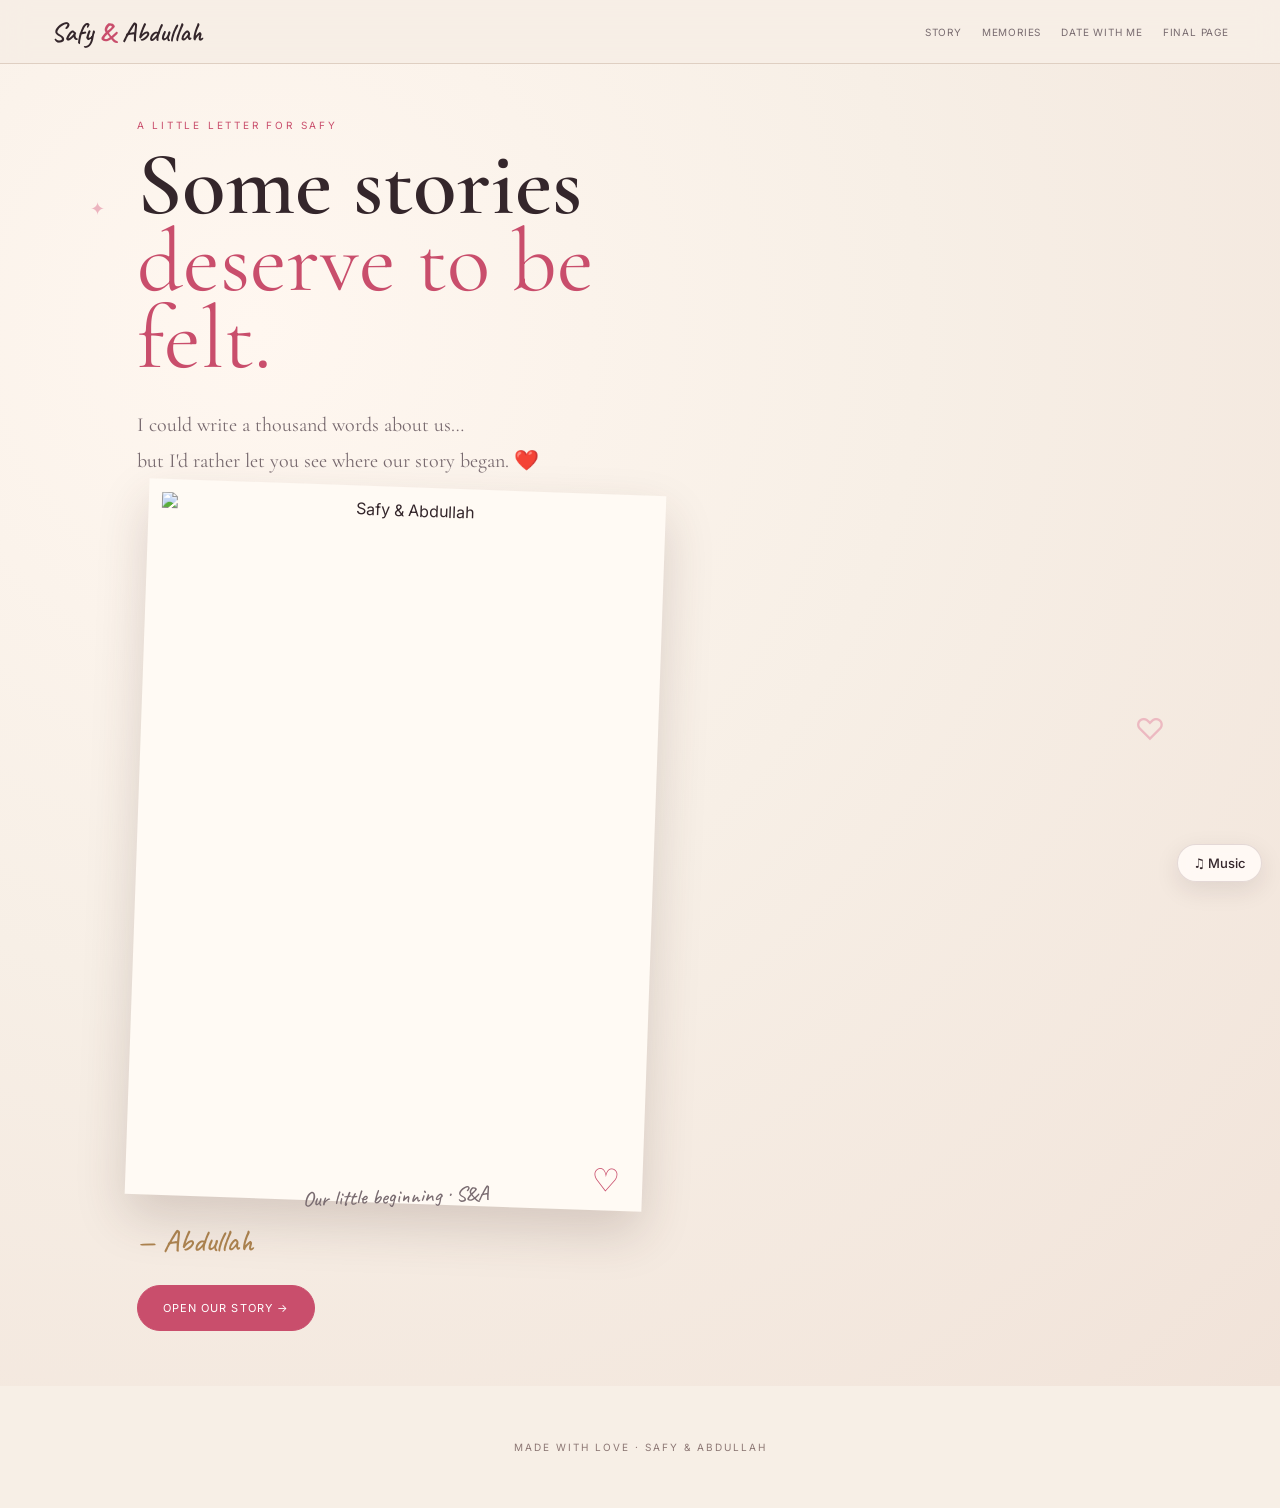
==== commit dfbfc33d: "Add background music control" ====
--- a/index.html
+++ b/index.html
@@ -1,5 +1,5 @@
-<!doctype html><html lang="en"><head><meta charset="utf-8"><meta name="viewport" content="width=device-width,initial-scale=1"><title>For Safy — Our Story</title><link rel="stylesheet" href="style.css?v=7"><link href="https://fonts.googleapis.com/css2?family=Cormorant+Garamond:wght@400;500;600;700&family=Inter:wght@400;500;600&family=Caveat:wght@500;600&display=swap" rel="stylesheet"></head><body>
+<!doctype html><html lang="en"><head><meta charset="utf-8"><meta name="viewport" content="width=device-width,initial-scale=1"><title>For Safy — Our Story</title><link rel="stylesheet" href="style.css?v=8"><link href="https://fonts.googleapis.com/css2?family=Cormorant+Garamond:wght@400;500;600;700&family=Inter:wght@400;500;600&family=Caveat:wght@500;600&display=swap" rel="stylesheet"></head><body>
 <nav><div class="brand">Safy <b>&</b> Abdullah</div><div class="navlinks"><a href="story.html">Story</a><a href="memories.html">Memories</a><a href="date.html">Date With Me</a><a href="final.html">Final Page</a></div></nav>
 <main class="opening"><div class="opening-wrap">
 <div class="opening-copy"><div class="eyebrow">A little letter for Safy</div><h1>Some stories<br><span>deserve to be felt.</span></h1><p class="opening-message">I could write a thousand words about us…<br>but I'd rather let you see where our story began. ❤️</p><div class="opening-photo"><div class="photo-frame"><img src="https://raw.githubusercontent.com/3bdallahgamal/safy-abdullah-love-story/main/Picsart_26-07-10_21-07-03-951.png" alt="Safy & Abdullah"></div><span class="photo-caption">Our little beginning · S&A</span></div><div class="opening-sign">— Abdullah</div><div class="actions"><a class="btn" href="story.html">Open our story →</a></div></div>
-</div></main><footer>Made with love · Safy & Abdullah</footer></body></html>+</div></main><footer>Made with love · Safy & Abdullah</footer><script src="music.js?v=1"></script></body></html>
--- a/style.css
+++ b/style.css
@@ -27,4 +27,10 @@
 @media(max-width:760px){.calendar{width:100%;gap:5px}.date-card{padding:12px 3px}.date-card .month{font-size:8px;letter-spacing:.08em;white-space:nowrap}.date-card .daynum{font-size:26px}.date-card .dow{font-size:8px;white-space:nowrap}}
 
 /* Romantic opening page */
-.opening{min-height:calc(100svh - 64px);display:flex;align-items:center;padding:55px 0;background:radial-gradient(circle at 20% 20%,#fff7f0 0,#f7efe6 45%,#f1e3d9 100%)}.opening-wrap{width:min(1050px,92%);margin:auto;display:grid;grid-template-columns:1fr .82fr;gap:70px;align-items:center}.opening-copy{padding-left:4%}.opening h1{font:600 clamp(54px,7vw,92px)/.86 "Cormorant Garamond";margin:0;color:var(--ink)}.opening h1 span{color:var(--rose);font-weight:400}.opening-message{font:400 20px/1.8 "Cormorant Garamond";color:var(--muted);margin:30px 0 8px}.opening-sign{font:500 31px Caveat;color:var(--gold);margin-top:12px}.opening-photo{text-align:center;position:relative}.photo-frame{background:#fffaf4;padding:13px 13px 48px;box-shadow:0 22px 50px rgba(70,42,37,.18);transform:rotate(2deg);position:relative}.photo-frame:after{content:'♡';position:absolute;right:22px;bottom:9px;font:32px Caveat;color:var(--rose)}.photo-frame img{display:block;width:100%;aspect-ratio:3/4;object-fit:cover}.photo-caption{display:block;font:500 21px Caveat;color:var(--muted);transform:rotate(-2deg);margin-top:-20px;position:relative}.opening .actions{justify-content:flex-start;margin-top:25px}.opening .btn{padding:15px 25px}.opening-wrap:before{content:'✦';position:absolute;left:7%;top:22%;color:var(--rose2);font-size:18px;opacity:.8}.opening-wrap:after{content:'♡';position:absolute;right:9%;bottom:17%;color:var(--rose2);font-size:30px;opacity:.7}@media(max-width:760px){.opening{padding:40px 0 55px}.opening-wrap{grid-template-columns:1fr;gap:35px}.opening-copy{text-align:center;padding:0}.opening h1{font-size:59px}.opening-message{font-size:19px}.opening .actions{justify-content:center}.opening-photo{width:min(360px,88%);margin:auto}.photo-frame{padding:9px 9px 38px}.photo-caption{font-size:19px}}
+.opening{min-height:calc(100svh - 64px);display:flex;align-items:center;padding:55px 0;background:radial-gradient(circle at 20% 20%,#fff7f0 0,#f7efe6 45%,#f1e3d9 100%)}.opening-wrap{width:min(1050px,92%);margin:auto;display:grid;grid-template-columns:1fr .82fr;gap:70px;align-items:center}.opening-copy{padding-left:4%}.opening h1{font:600 clamp(54px,7vw,92px)/.86 "Cormorant Garamond";margin:0;color:var(--ink)}.opening h1 span{color:var(--rose);font-weight:400}.opening-message{font:400 20px/1.8 "Cormorant Garamond";color:var(--muted);margin:30px 0 8px}.opening-sign{font:500 31px Caveat;color:var(--gold);margin-top:12px}.opening-photo{text-align:center;position:relative}.photo-frame{background:#fffaf4;padding:13px 13px 48px;box-shadow:0 22px 50px rgba(70,42,37,.18);transform:rotate(2deg);position:relative}.photo-frame:after{content:'♡';position:absolute;right:22px;bottom:9px;font:32px Caveat;color:var(--rose)}.photo-frame img{display:block;width:100%;aspect-ratio:3/4;object-fit:cover}.photo-caption{display:block;font:500 21px Caveat;color:var(--muted);transform:rotate(-2deg);margin-top:-20px;position:relative}.opening .actions{justify-content:flex-start;margin-top:25px}.opening .btn{padding:15px 25px}.opening-wrap:before{content:'✦';position:absolute;left:7%;top:22%;color:var(--rose2);font-size:18px;opacity:.8}.opening-wrap:after{content:'♡';position:absolute;right:9%;bottom:17%;color:var(--rose2);font-size:30px;opacity:.7}@media(max-width:760px){.opening{padding:40px 0 55px}.opening-wrap{display:flex;flex-direction:column;gap:0}.opening-copy{display:contents;text-align:center;padding:0}.opening h1{font-size:59px}.opening-message{font-size:19px}.opening-photo{order:4;width:min(360px,88%);margin:22px auto 0}.opening-sign{order:5;margin-top:18px}.opening .actions{order:6;justify-content:center}.opening-photo .photo-caption{font-size:19px}.photo-frame{padding:9px 9px 38px}}
+
+
+/* Soft background music control */
+#musicToggle{position:fixed;right:18px;bottom:18px;z-index:120;border:1px solid rgba(90,50,60,.16);background:rgba(255,250,246,.94);color:var(--ink,#2f2528);border-radius:999px;padding:10px 15px;font:500 13px Inter,system-ui,sans-serif;box-shadow:0 8px 24px rgba(50,25,35,.10);backdrop-filter:blur(8px);cursor:pointer}
+#musicToggle:active{transform:scale(.97)}
+@media(max-width:760px){#musicToggle{right:12px;bottom:12px;padding:9px 13px;font-size:12px}}
